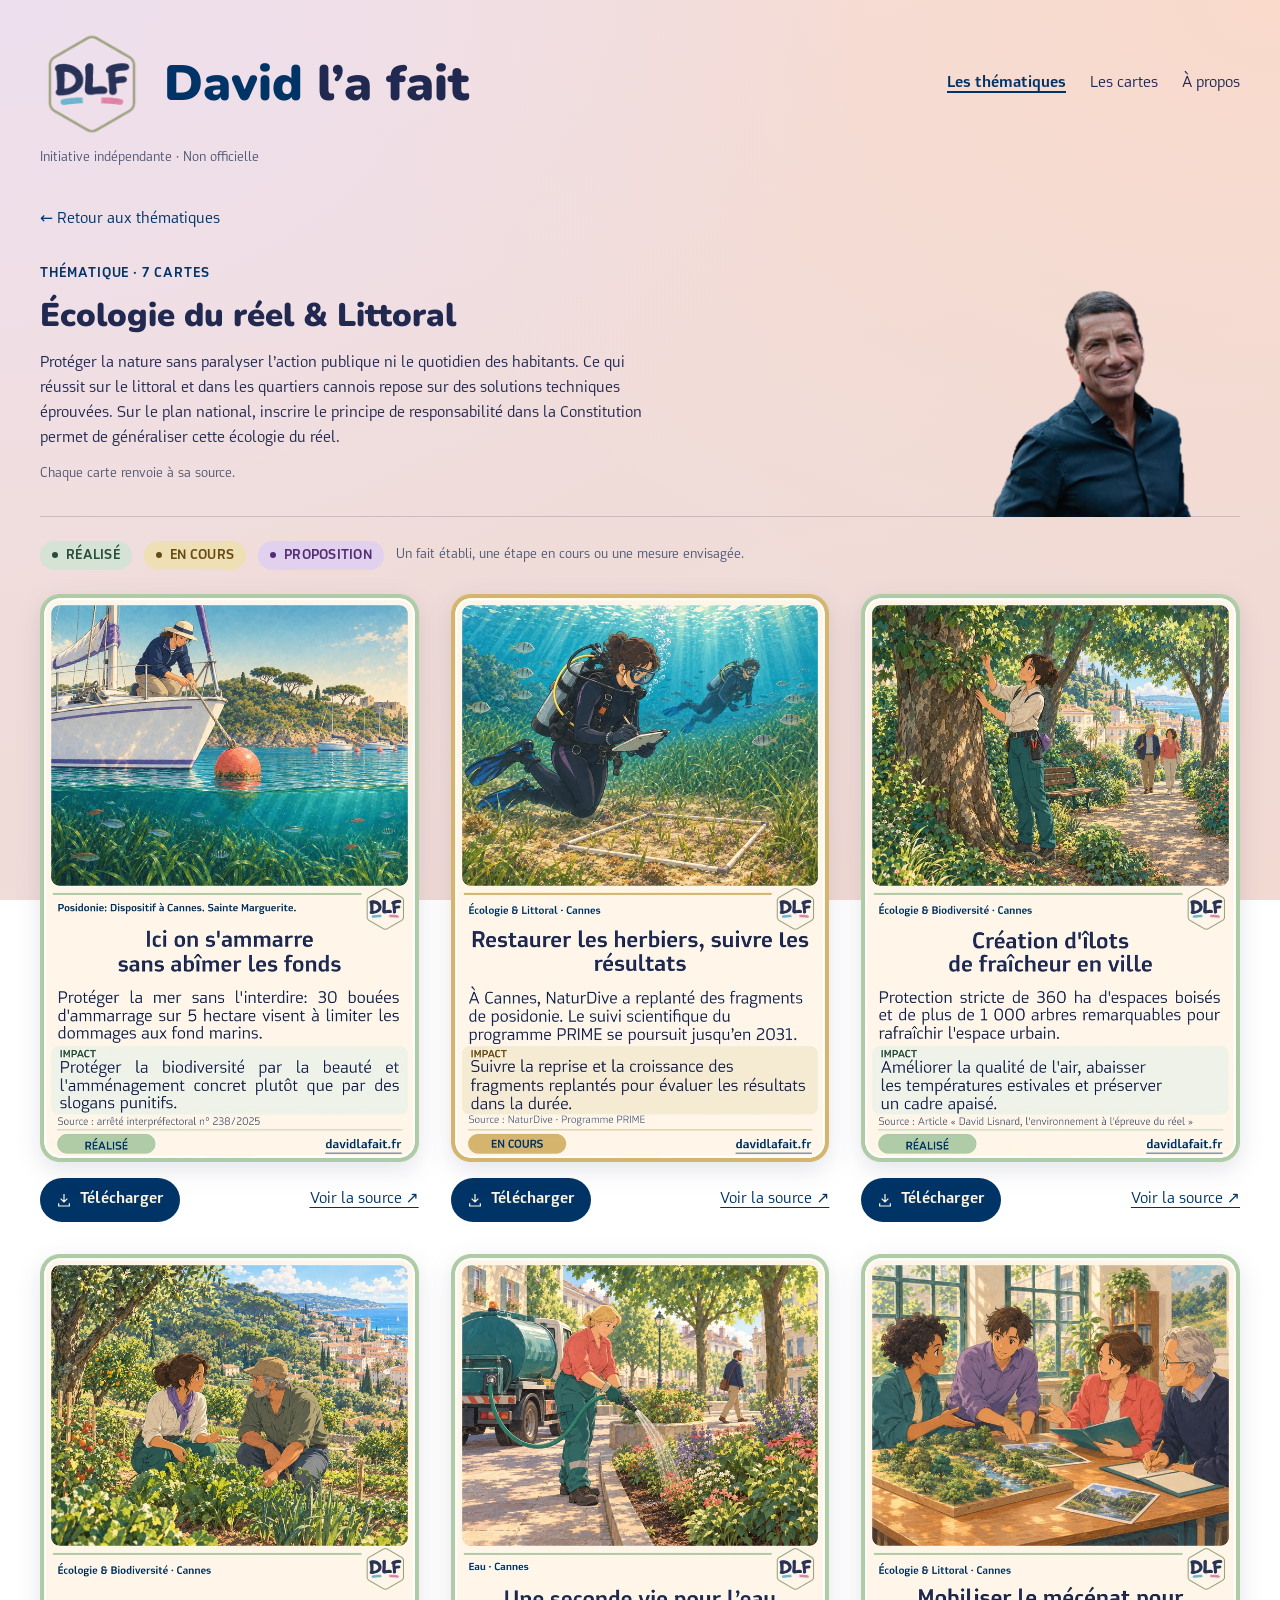
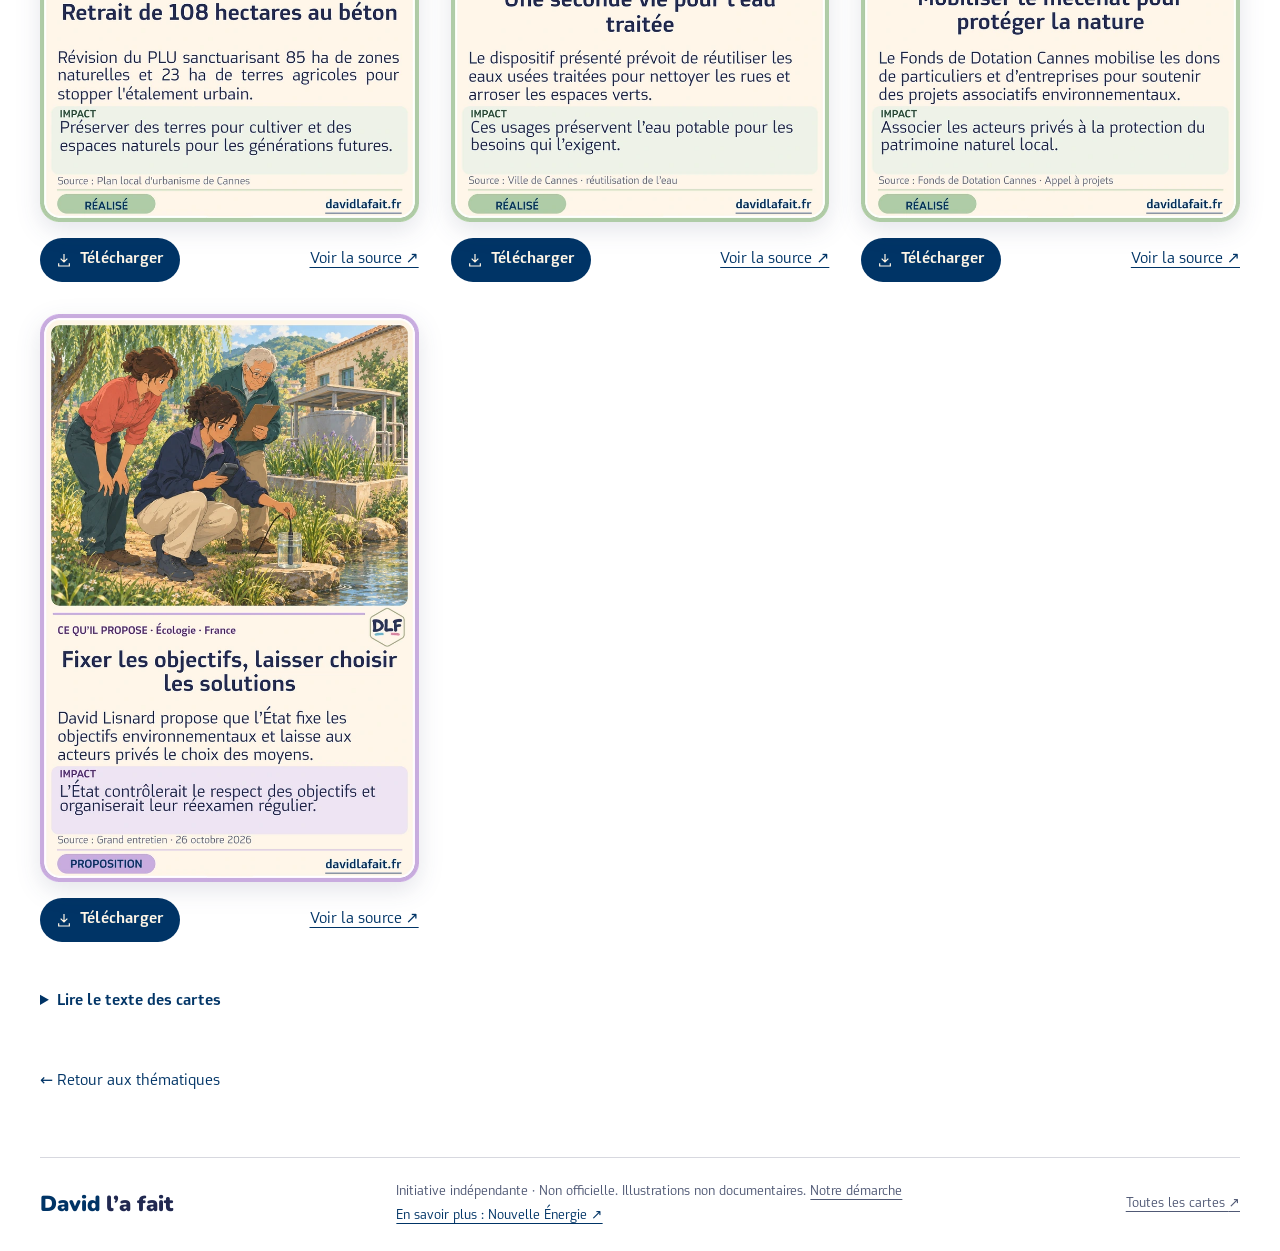
==== thematiques/ecologie.html @ cd28b307 "v2" ====
<!doctype html>
<html lang="fr">
<head>
  <meta charset="utf-8">
  <meta name="viewport" content="width=device-width, initial-scale=1">
  <meta name="theme-color" content="#f0dfdc">
  <title>Écologie du réel &amp; Littoral | David l’a fait</title>
  <meta name="description" content="Protéger la nature sans paralyser l’action publique ni le quotidien des habitants. Ce qui réussit sur le littoral et dans les quartiers cannois repose sur…">
  <link rel="canonical" href="https://davidlafait.vercel.app/thematiques/ecologie.html">
  <meta property="og:type" content="website">
  <meta property="og:title" content="Écologie du réel &amp; Littoral | David l’a fait">
  <meta property="og:description" content="Protéger la nature sans paralyser l’action publique ni le quotidien des habitants. Ce qui réussit sur le littoral et dans les quartiers cannois repose sur…">
  <meta property="og:url" content="https://davidlafait.vercel.app/thematiques/ecologie.html">
  <meta property="og:image" content="https://davidlafait.vercel.app/assets/img/og/ecologie.jpg">
  <meta property="og:image:width" content="1200"><meta property="og:image:height" content="630">
  <meta name="twitter:card" content="summary_large_image">
  <link rel="icon" href="../assets/img/logo-dlf.png">
  <link rel="stylesheet" href="../assets/css/base.css">
  <link rel="stylesheet" href="../assets/css/style.css?v=20261117-thematiques-v2">
  <script type="application/ld+json">{"@context": "https://schema.org", "@type": "CollectionPage", "name": "Écologie du réel & Littoral", "description": "Protéger la nature sans paralyser l’action publique ni le quotidien des habitants. Ce qui réussit sur le littoral et dans les quartiers cannois repose sur des solutions techniques éprouvées. Sur le plan national, inscrire le principe de responsabilité dans la Constitution permet de généraliser cette écologie du réel.", "url": "https://davidlafait.vercel.app/thematiques/ecologie.html", "isPartOf": {"@type": "WebSite", "name": "David l’a fait", "url": "https://davidlafait.vercel.app/"}}</script>
</head>
<body>
  <a class="skip-link" href="#main">Aller au contenu</a>
  <div class="site-shell">
    <header class="header">
      <div class="header-top">
        <a class="wordmark" href="../index.html#/" aria-label="David l’a fait, accueil"><img src="../assets/img/logo-dlf.png" width="104" height="104" alt=""><span class="wordmark-text"><span>David</span> l’a fait</span></a>
        <nav aria-label="Navigation principale"><a href="../index.html#/" data-nav="home" aria-current="page">Les thématiques</a><a href="../index.html#/fiches" data-nav="fiches">Les cartes</a><a href="../index.html#/a-propos" data-nav="about">À propos</a></nav>
      </div>
      <p class="independence">Initiative indépendante · Non officielle</p>
    </header>
    <main id="main" tabindex="-1">
      <a class="back" href="../index.html#/">← Retour aux thématiques</a>
      <section class="theme-intro">
        <div class="theme-intro-text"><p class="eyebrow">Thématique · 7 cartes</p><h1 class="page-title">Écologie du réel &amp; Littoral</h1><p class="fil">Protéger la nature sans paralyser l’action publique ni le quotidien des habitants. Ce qui réussit sur le littoral et dans les quartiers cannois repose sur des solutions techniques éprouvées. Sur le plan national, inscrire le principe de responsabilité dans la Constitution permet de généraliser cette écologie du réel.</p><p class="fil-note">Chaque carte renvoie à sa source.</p></div>
        <img class="david" src="../assets/img/david-lisnard.webp" width="440" height="499" alt="David Lisnard">
      </section>
      <div class="legend" aria-label="Les trois statuts"><span class="badge realise">RÉALISÉ</span><span class="badge en-cours">EN COURS</span><span class="badge proposition">PROPOSITION</span><span class="legend-caption">Un fait établi, une étape en cours ou une mesure envisagée.</span></div>
      <div class="cards-grid"><article class="fiche" aria-label="Ici on s&#x27;ammarre sans abîmer les fonds"><figure class="card-visual"><img src="../assets/cards/david-la-fait-fiche-posidonie.webp?v=20261117-thematiques-v2" alt="Ici on s&#x27;ammarre sans abîmer les fonds. Statut : RÉALISÉ." width="1080" height="1620" loading="eager"></figure><div class="card-actions"><a class="download" href="../assets/cards/david-la-fait-fiche-posidonie.png?v=20261117-thematiques-v2" target="_blank" rel="noopener" download="david-la-fait-fiche-posidonie.png"><svg viewBox="0 0 24 24" fill="none" stroke="currentColor" stroke-width="1.8" aria-hidden="true"><path d="M12 3v12m-5-5 5 5 5-5M4 17v4h16v-4"/></svg>Télécharger</a><a class="source-link" href="https://www.cannes.com/_resource/Documents/Cadre%20de%20vie/S%C3%A9curit%C3%A9%20et%20pr%C3%A9vention/Les%20arr%C3%AAt%C3%A9s%20permanents/Mer%20et%20littoral/238-2025%20-%20Zone%20de%20mouillage%20et%20d&#x27;%C3%A9quipements%20l%C3%A9gers%20-%20ZMEL.pdf" target="_blank" rel="noopener noreferrer">Voir la source ↗</a></div></article><article class="fiche" aria-label="Restaurer les herbiers, suivre les résultats"><figure class="card-visual"><img src="../assets/cards/david-la-fait-fiche-prime-posidonie.webp?v=20261117-thematiques-v2" alt="Restaurer les herbiers, suivre les résultats. Statut : EN COURS." width="1080" height="1620" loading="eager"></figure><div class="card-actions"><a class="download" href="../assets/cards/david-la-fait-fiche-prime-posidonie.png?v=20261117-thematiques-v2" target="_blank" rel="noopener" download="david-la-fait-fiche-prime-posidonie.png"><svg viewBox="0 0 24 24" fill="none" stroke="currentColor" stroke-width="1.8" aria-hidden="true"><path d="M12 3v12m-5-5 5 5 5-5M4 17v4h16v-4"/></svg>Télécharger</a><a class="source-link" href="https://naturdive.com/actions/prime-posidonie/" target="_blank" rel="noopener noreferrer">Voir la source ↗</a></div></article><article class="fiche" aria-label="Création d&#x27;îlots de fraîcheur en ville"><figure class="card-visual"><img src="../assets/cards/david-la-fait-fiche-ilots-fraicheur.webp?v=20261117-thematiques-v2" alt="Création d&#x27;îlots de fraîcheur en ville. Statut : RÉALISÉ." width="1080" height="1620" loading="lazy"></figure><div class="card-actions"><a class="download" href="../assets/cards/david-la-fait-fiche-ilots-fraicheur.png?v=20261117-thematiques-v2" target="_blank" rel="noopener" download="david-la-fait-fiche-ilots-fraicheur.png"><svg viewBox="0 0 24 24" fill="none" stroke="currentColor" stroke-width="1.8" aria-hidden="true"><path d="M12 3v12m-5-5 5 5 5-5M4 17v4h16v-4"/></svg>Télécharger</a><a class="source-link" href="https://x.com/cappublic2027/article/2095195266429190365" target="_blank" rel="noopener noreferrer">Voir la source ↗</a></div></article><article class="fiche" aria-label="Retrait de 108 hectares au béton"><figure class="card-visual"><img src="../assets/cards/david-la-fait-fiche-plu-108ha.webp?v=20261117-thematiques-v2" alt="Retrait de 108 hectares au béton. Statut : RÉALISÉ." width="1080" height="1620" loading="lazy"></figure><div class="card-actions"><a class="download" href="../assets/cards/david-la-fait-fiche-plu-108ha.png?v=20261117-thematiques-v2" target="_blank" rel="noopener" download="david-la-fait-fiche-plu-108ha.png"><svg viewBox="0 0 24 24" fill="none" stroke="currentColor" stroke-width="1.8" aria-hidden="true"><path d="M12 3v12m-5-5 5 5 5-5M4 17v4h16v-4"/></svg>Télécharger</a><a class="source-link" href="https://www.cannes.com/fr/cadre-de-vie/travaux-voirie-urbanisme-logement/urbanisme/plan-local-d-urbanisme-plu.html" target="_blank" rel="noopener noreferrer">Voir la source ↗</a></div></article><article class="fiche" aria-label="Une seconde vie pour l’eau traitée"><figure class="card-visual"><img src="../assets/cards/david-la-fait-fiche-reutilisation-eau.webp?v=20261117-thematiques-v2" alt="Une seconde vie pour l’eau traitée. Statut : RÉALISÉ." width="1080" height="1620" loading="lazy"></figure><div class="card-actions"><a class="download" href="../assets/cards/david-la-fait-fiche-reutilisation-eau.png?v=20261117-thematiques-v2" target="_blank" rel="noopener" download="david-la-fait-fiche-reutilisation-eau.png"><svg viewBox="0 0 24 24" fill="none" stroke="currentColor" stroke-width="1.8" aria-hidden="true"><path d="M12 3v12m-5-5 5 5 5-5M4 17v4h16v-4"/></svg>Télécharger</a><a class="source-link" href="https://www.cannes.com/fr/cadre-de-vie/environnement-developpement-durable/preservation-des-milieux-naturels-et-des-ressources/eau.html" target="_blank" rel="noopener noreferrer">Voir la source ↗</a></div></article><article class="fiche" aria-label="Mobiliser le mécénat pour protéger la nature"><figure class="card-visual"><img src="../assets/cards/david-la-fait-fiche-mecenat-environnement.webp?v=20261117-thematiques-v2" alt="Mobiliser le mécénat pour protéger la nature. Statut : RÉALISÉ." width="1080" height="1620" loading="lazy"></figure><div class="card-actions"><a class="download" href="../assets/cards/david-la-fait-fiche-mecenat-environnement.png?v=20261117-thematiques-v2" target="_blank" rel="noopener" download="david-la-fait-fiche-mecenat-environnement.png"><svg viewBox="0 0 24 24" fill="none" stroke="currentColor" stroke-width="1.8" aria-hidden="true"><path d="M12 3v12m-5-5 5 5 5-5M4 17v4h16v-4"/></svg>Télécharger</a><a class="source-link" href="https://www.fondationcannes.com/wp-content/uploads/2024/10/2024-fondsDotationCannes-candidature-projet.pdf" target="_blank" rel="noopener noreferrer">Voir la source ↗</a></div></article><article class="fiche" aria-label="Fixer les objectifs, laisser choisir les solutions"><figure class="card-visual"><img src="../assets/cards/david-la-fait-fiche-objectifs-environnementaux-liberte-moyens.webp?v=20261117-thematiques-v2" alt="Fixer les objectifs, laisser choisir les solutions. Statut : PROPOSITION." width="1080" height="1620" loading="lazy"></figure><div class="card-actions"><a class="download" href="../assets/cards/david-la-fait-fiche-objectifs-environnementaux-liberte-moyens.png?v=20261117-thematiques-v2" target="_blank" rel="noopener" download="david-la-fait-fiche-objectifs-environnementaux-liberte-moyens.png"><svg viewBox="0 0 24 24" fill="none" stroke="currentColor" stroke-width="1.8" aria-hidden="true"><path d="M12 3v12m-5-5 5 5 5-5M4 17v4h16v-4"/></svg>Télécharger</a><a class="source-link" href="https://www.youtube.com/watch?v=VgDhTsIno2c&amp;t=1952s" target="_blank" rel="noopener noreferrer">Voir la source ↗</a></div></article></div>
      <details class="cards-texts"><summary>Lire le texte des cartes</summary><section class="card-text"><p class="card-tag"><span class="badge realise">RÉALISÉ</span> Cannes · Anse Sainte-Anne · Île Sainte-Marguerite · Arrêté 238/2025</p><h3>Ici on s&#x27;ammarre sans abîmer les fonds</h3><p>Protéger la mer sans l&#x27;interdire: 30 bouées d&#x27;ammarrage sur 5 hectare visent à limiter les dommages aux fond marins.</p><p><strong>Impact :</strong> Protéger la biodiversité par la beauté et l&#x27;amménagement concret plutôt que par des slogans punitifs.</p><p class="card-source">Source : <a href="https://www.cannes.com/_resource/Documents/Cadre%20de%20vie/S%C3%A9curit%C3%A9%20et%20pr%C3%A9vention/Les%20arr%C3%AAt%C3%A9s%20permanents/Mer%20et%20littoral/238-2025%20-%20Zone%20de%20mouillage%20et%20d&#x27;%C3%A9quipements%20l%C3%A9gers%20-%20ZMEL.pdf" target="_blank" rel="noopener noreferrer">Arrêté préfectoral 238/2025 (PDF) ↗</a></p></section><section class="card-text"><p class="card-tag"><span class="badge en-cours">EN COURS</span> Écologie &amp; Littoral · Cannes</p><h3>Restaurer les herbiers, suivre les résultats</h3><p>À Cannes, NaturDive a replanté des fragments de posidonie. Le suivi scientifique du programme PRIME se poursuit jusqu’en 2031.</p><p><strong>Impact :</strong> Suivre la reprise et la croissance des fragments replantés pour évaluer les résultats dans la durée.</p><p class="card-source">Source : <a href="https://naturdive.com/actions/prime-posidonie/" target="_blank" rel="noopener noreferrer">NaturDive · Programme PRIME ↗</a></p></section><section class="card-text"><p class="card-tag"><span class="badge realise">RÉALISÉ</span> Écologie &amp; Biodiversité · Cannes</p><h3>Création d&#x27;îlots de fraîcheur en ville</h3><p>Protection stricte de 360 ha d&#x27;espaces boisés et de plus de 1 000 arbres remarquables pour rafraîchir l&#x27;espace urbain.</p><p><strong>Impact :</strong> Améliorer la qualité de l&#x27;air, abaisser les températures estivales et préserver un cadre apaisé.</p><p class="card-source">Source : <a href="https://x.com/cappublic2027/article/2095195266429190365" target="_blank" rel="noopener noreferrer">Pour approfondir : « L’environnement à l’épreuve du réel » ↗</a></p></section><section class="card-text"><p class="card-tag"><span class="badge realise">RÉALISÉ</span> Écologie &amp; Biodiversité · Cannes</p><h3>Retrait de 108 hectares au béton</h3><p>Révision du PLU sanctuarisant 85 ha de zones naturelles et 23 ha de terres agricoles pour stopper l&#x27;étalement urbain.</p><p><strong>Impact :</strong> Préserver des terres pour cultiver et des espaces naturels pour les générations futures.</p><p class="card-source">Source : <a href="https://www.cannes.com/fr/cadre-de-vie/travaux-voirie-urbanisme-logement/urbanisme/plan-local-d-urbanisme-plu.html" target="_blank" rel="noopener noreferrer">Ville de Cannes : Plan local d’urbanisme ↗</a></p></section><section class="card-text"><p class="card-tag"><span class="badge realise">RÉALISÉ</span> Eau · Cannes</p><h3>Une seconde vie pour l’eau traitée</h3><p>Le dispositif présenté prévoit de réutiliser les eaux usées traitées pour nettoyer les rues et arroser les espaces verts.</p><p><strong>Impact :</strong> Ces usages préservent l’eau potable pour les besoins qui l’exigent.</p><p class="card-source">Source : <a href="https://www.cannes.com/fr/cadre-de-vie/environnement-developpement-durable/preservation-des-milieux-naturels-et-des-ressources/eau.html" target="_blank" rel="noopener noreferrer">Ville de Cannes · réutilisation de l’eau ↗</a></p></section><section class="card-text"><p class="card-tag"><span class="badge realise">RÉALISÉ</span> Écologie &amp; Littoral · Cannes</p><h3>Mobiliser le mécénat pour protéger la nature</h3><p>Le Fonds de Dotation Cannes mobilise les dons de particuliers et d’entreprises pour soutenir des projets associatifs environnementaux.</p><p><strong>Impact :</strong> Associer les acteurs privés à la protection du patrimoine naturel local.</p><p class="card-source">Source : <a href="https://www.fondationcannes.com/wp-content/uploads/2024/10/2024-fondsDotationCannes-candidature-projet.pdf" target="_blank" rel="noopener noreferrer">Fonds de Dotation Cannes · Appel à projets ↗</a></p></section><section class="card-text"><p class="card-tag"><span class="badge proposition">PROPOSITION</span> CE QU’IL PROPOSE · Écologie · France</p><h3>Fixer les objectifs, laisser choisir les solutions</h3><p>David Lisnard propose que l’État fixe les objectifs environnementaux et laisse aux acteurs privés le choix des moyens.</p><p><strong>Impact :</strong> L’État contrôlerait le respect des objectifs et organiserait leur réexamen régulier.</p><p class="card-source">Source : <a href="https://www.youtube.com/watch?v=VgDhTsIno2c&amp;t=1952s" target="_blank" rel="noopener noreferrer">Grand entretien · 26 octobre 2026 ↗</a></p></section></details>
      <a class="back back-bottom" href="../index.html#/">← Retour aux thématiques</a>
    </main>
    <footer class="footer">
      <a class="footer-brand" href="../index.html#/"><span>David</span> l’a fait</a>
      <div><p>Initiative indépendante · Non officielle. Illustrations non documentaires. <a href="../index.html#/a-propos">Notre démarche</a></p><p><a class="lien-ne" href="https://soutenir.unenouvelleenergie.fr/p/HSQY26M9" target="_blank" rel="noopener">En savoir plus : Nouvelle Énergie ↗</a></p></div>
      <a href="../index.html#/fiches">Toutes les cartes <span aria-hidden="true">↗</span></a>
    </footer>
  </div>
</body>
</html>
---- assets/css/base.css ----
*,*::before,*::after{box-sizing:border-box}
html{scroll-behavior:smooth;-webkit-text-size-adjust:100%}
body,h1,h2,h3,p,figure{margin:0}
body{min-width:320px}
button,input,select{font:inherit}
button,a,input{-webkit-tap-highlight-color:transparent}
button{cursor:pointer}
a{color:inherit}
img{display:block;max-width:100%;height:auto}
button:focus-visible,a:focus-visible,input:focus-visible,summary:focus-visible{outline:3px solid var(--blue);outline-offset:5px}
[hidden]{display:none!important}
.sr-only{position:absolute;width:1px;height:1px;padding:0;margin:-1px;overflow:hidden;clip:rect(0,0,0,0);white-space:nowrap;border:0}
@media(prefers-reduced-motion:reduce){html{scroll-behavior:auto}*,*::before,*::after{animation-duration:.01ms!important;transition-duration:.01ms!important}}
---- assets/css/style.css ----
@font-face{font-family:'Nunito Black';src:url('../fonts/nunito-900.woff2') format('woff2');font-display:swap;font-weight:700 900}
@font-face{font-family:Amp;src:url('../fonts/nunito-900.woff2') format('woff2');unicode-range:U+0026;font-display:swap;font-weight:700 900}
@font-face{font-family:Tango;src:url('../fonts/tango-bold.ttf') format('truetype');font-display:swap;font-weight:700}
@font-face{font-family:Tubqal;src:url('../fonts/tubqal-regular.otf') format('opentype');font-display:swap;font-weight:400}
@font-face{font-family:Tubqal;src:url('../fonts/tubqal-bold.otf') format('opentype');font-display:swap;font-weight:700}
:root{
 --font-display:'Nunito Black',system-ui,sans-serif;--font-body:Tubqal,system-ui,sans-serif;
 --text-theme-count:.75rem;
 --text-xs:clamp(.75rem,.72rem + .15vw,.875rem);--text-sm:clamp(.875rem,.82rem + .2vw,1rem);--text-base:clamp(1rem,.96rem + .2vw,1.125rem);--text-lg:clamp(1.125rem,1.04rem + .4vw,1.375rem);--text-xl:clamp(1.5rem,1.25rem + 1vw,2.25rem);--text-2xl:clamp(2rem,1.5rem + 2vw,3.5rem);
 --s1:.25rem;--s2:.5rem;--s3:.75rem;--s4:1rem;--s5:1.25rem;--s6:1.5rem;--s8:2rem;--s10:2.5rem;--s12:3rem;--s16:4rem;
 --ink:#212951;--muted:#505975;--blue:#003466;--cream:#fff6e7;--sage:#d4e3d3;--sage-ink:#294c3b;--ochre:#efdfb4;--ochre-ink:#674b15;--violet:#e1d1ef;--violet-ink:#542d73;--line:rgb(33 41 81 / .18);--radius:1.5rem;
}
body{font-family:var(--font-body);font-size:var(--text-base);line-height:1.5;color:var(--ink);background:radial-gradient(ellipse at 0 0,#eddfee 0,transparent 48%),radial-gradient(ellipse at 100% 0,#f9dacb 0,transparent 53%),linear-gradient(155deg,#f3dfe0 0%,#efdcd9 55%,#f2d9d2 100%);background-attachment:fixed}
a{text-underline-offset:4px}
button{color:inherit}
.site-shell{max-width:1280px;margin-inline:auto;padding-inline:var(--s10)}
.header{padding-top:var(--s8);padding-bottom:var(--s8)}
.header-top{display:flex;align-items:center;justify-content:space-between;gap:var(--s8)}
.wordmark{font-family:var(--font-display);font-size:var(--text-2xl);font-weight:700;line-height:1.1;text-decoration:none;letter-spacing:-.035em}
.wordmark-text>span,.footer-brand span{color:var(--blue)}
.header nav{display:flex;gap:var(--s6);font-size:var(--text-sm)}
.header nav a{text-decoration:none;padding-block:var(--s3)}
.header nav a[aria-current=page]{color:var(--blue);font-weight:700;text-decoration:underline;text-decoration-thickness:2px}
.independence{font-size:var(--text-xs);color:var(--muted);margin-top:var(--s3)}
.intro{padding-bottom:var(--s8)}
.intro h1{font-family:var(--font-body);font-size:var(--text-lg);font-weight:400;line-height:1.5}
.principle{margin-top:var(--s5);border-radius:999px;padding:var(--s3) var(--s5);background:rgb(255 246 231 / .65);font-size:var(--text-sm);font-weight:700;color:var(--blue)}
.section-head{display:flex;align-items:center;justify-content:space-between;gap:var(--s6);margin-bottom:var(--s5)}
h2,.page-title{font-family:var(--font-display);font-size:var(--text-xl);line-height:1.2;letter-spacing:-.02em}
.search{display:flex;align-items:center;gap:var(--s2);background:rgb(255 246 231 / .8);border:1px solid var(--line);border-radius:999px;padding-inline:var(--s4);width:min(340px,100%);min-height:46px}
.search svg{width:18px;flex:none}
.search input{width:100%;min-width:0;outline:none;border:0;background:transparent;color:var(--ink);font-size:var(--text-sm);padding-block:var(--s3)}
.search:focus-within{outline:3px solid var(--blue);outline-offset:3px}
.search input:focus-visible{outline:none}
.search input::placeholder{color:var(--muted);opacity:1}
.search button{background:none;border:0;min-width:28px;min-height:32px;font-size:var(--text-lg)}
.theme-grid{display:grid;grid-template-columns:repeat(4,minmax(0,1fr));gap:var(--s5);list-style:none;padding:0;margin:0}
.theme-tile{position:relative;display:block;aspect-ratio:1;overflow:hidden;border-radius:var(--radius);isolation:isolate;background:var(--ink);text-decoration:none;box-shadow:0 6px 18px rgb(33 41 81 / .06)}
.theme-tile img{width:100%;height:100%;object-fit:cover;transition:transform .4s cubic-bezier(.16,1,.3,1)}
.theme-tile::after{content:"";position:absolute;inset:0;background:linear-gradient(transparent 30%,rgb(12 22 42 / .2) 45%,rgb(12 22 42 / .88) 100%);z-index:1}
.tile-label{position:absolute;inset:auto var(--s4) var(--s2);z-index:2;color:#fff;font-size:var(--text-lg);font-weight:700;line-height:1.15;max-width:90%}
.tile-count{display:block;margin-top:var(--s1);font-size:var(--text-theme-count);font-weight:400;line-height:1.2;color:#fff}
@media(max-width:700px){.theme-grid .tile-label{bottom:var(--s2)}}
.tile-arrow{position:absolute;right:var(--s4);top:var(--s3);color:white;z-index:2;font-size:var(--text-lg);text-shadow:0 1px 5px #000;opacity:0;transition:opacity .2s}
.theme-tile:hover img{transform:scale(1.035)}
.theme-tile:hover .tile-arrow,.theme-tile:focus-visible .tile-arrow{opacity:1}
.home-note{display:flex;justify-content:space-between;align-items:center;gap:var(--s6);padding-block:var(--s8);font-size:var(--text-sm);color:var(--blue)}
.home-note a{font-weight:700;flex:none}
.footer{display:flex;align-items:center;justify-content:space-between;gap:var(--s6);border-top:1px solid var(--line);padding-block:var(--s6);margin-top:var(--s8);font-size:var(--text-xs);color:var(--muted)}
.footer p+p{margin-top:var(--s1)}
.footer-brand{font-family:var(--font-display);font-size:var(--text-lg);color:var(--ink);white-space:nowrap;text-decoration:none}
.footer>a:last-child{white-space:nowrap}
.back{display:inline-flex;align-items:center;gap:var(--s2);font-size:var(--text-sm);color:var(--blue);text-decoration:none;padding-block:var(--s2);margin-bottom:var(--s6)}
.page-heading{margin-bottom:var(--s6);max-width:850px}
.page-heading p{color:var(--muted);margin-top:var(--s3)}
.eyebrow{font-size:var(--text-xs);text-transform:uppercase;letter-spacing:.07em;font-weight:700;color:var(--blue);margin-bottom:var(--s3)}
.legend{display:flex;flex-wrap:wrap;align-items:center;gap:var(--s3);margin-block:var(--s6);font-size:var(--text-xs)}
.badge{display:inline-flex;align-items:center;gap:var(--s2);padding:var(--s2) var(--s3);border-radius:999px;font-size:var(--text-xs);line-height:1;font-weight:700;letter-spacing:.02em;background:var(--sage);color:var(--sage-ink)}
.badge::before{content:"";width:6px;height:6px;border-radius:50%;background:currentColor}
.badge.proposition{background:var(--violet);color:var(--violet-ink)}
.badge.en-cours{background:var(--ochre);color:var(--ochre-ink)}
.legend-caption{color:var(--muted)}
.filters{display:flex;flex-wrap:wrap;gap:var(--s2);margin-block:var(--s6)}
.filter{min-height:44px;border:1px solid var(--line);background:rgb(255 246 231 / .55);border-radius:999px;padding:var(--s2) var(--s4);font-size:var(--text-sm)}
.filter[aria-pressed=true]{background:var(--blue);color:var(--cream);border-color:var(--blue)}
.filter:hover{border-color:var(--blue)}
.cards-grid{display:grid;grid-template-columns:repeat(3,minmax(0,1fr));gap:var(--s8);align-items:start}
.cards-grid.two{grid-template-columns:repeat(3,minmax(0,1fr));justify-content:start}
.fiche{min-width:0}
.card-visual{display:block;margin:0;cursor:default}
.card-visual img{width:100%;height:auto;aspect-ratio:2/3;object-fit:contain;border-radius:0;box-shadow:none;filter:drop-shadow(0 8px 12px rgb(33 41 81 / .12))}
.card-actions{display:flex;align-items:center;justify-content:space-between;gap:var(--s3);margin-top:var(--s4);font-size:var(--text-sm)}
.download{display:inline-flex;align-items:center;justify-content:center;gap:var(--s2);min-height:44px;background:var(--blue);color:var(--cream);border-radius:999px;padding:var(--s2) var(--s4);font-weight:700;text-decoration:none}
.download svg{width:16px}
.source-link{min-height:44px;display:inline-flex;align-items:center;gap:var(--s2);color:var(--blue);white-space:nowrap}
.empty{padding:var(--s12) var(--s8);border:1px dashed var(--line);border-radius:var(--radius);text-align:center;background:rgb(255 246 231 / .35);grid-column:1/-1}
.empty h2,.empty h3{font-size:var(--text-lg);font-family:var(--font-body);font-weight:700}
.empty p{margin:var(--s3) auto var(--s6);color:var(--muted);max-width:45ch}
.empty a{color:var(--blue);font-weight:700}
.detail-grid{display:grid;grid-template-columns:minmax(0,520px) minmax(0,1fr);gap:var(--s12);align-items:start}
.detail-picture img{width:100%;aspect-ratio:2/3;object-fit:contain;border-radius:0;box-shadow:none;filter:drop-shadow(0 8px 12px rgb(33 41 81 / .12))}
.detail-copy h1{font-family:var(--font-display);font-size:var(--text-xl);line-height:1.2;margin-top:var(--s5)}
.detail-copy>p{margin-top:var(--s4)}
.detail-copy .place{font-size:var(--text-sm);color:var(--muted);margin-block:var(--s4) var(--s5)}
.detail-copy h2{font-family:var(--font-body);font-size:var(--text-lg);margin-bottom:var(--s3)}
.detail-section{margin-top:var(--s8)}
.detail-section p+p{margin-top:var(--s3)}
.detail-section a{color:var(--blue)}
.impact{background:rgb(225 209 239 / .65);padding:var(--s5);border-radius:1.25rem;margin-top:var(--s6)}
.impact h2{color:var(--violet-ink);font-size:var(--text-sm);letter-spacing:.03em}
.sources{border-top:1px solid var(--line);padding-top:var(--s6)}
.sources ol{padding-left:var(--s5);margin-block:var(--s3)}
.sources li{margin-bottom:var(--s3)}
.sources li a{font-weight:700}
details{margin-top:var(--s4);font-size:var(--text-sm)}
summary{cursor:pointer;color:var(--blue);padding-block:var(--s2)}
.source-url{display:block;overflow-wrap:anywhere;word-break:break-word;font-size:var(--text-xs);background:rgb(255 246 231 / .65);padding:var(--s3);border-radius:.5rem;margin-block:var(--s3);user-select:all}
.copy-url{font-size:var(--text-xs);border:1px solid var(--line);border-radius:999px;min-height:44px;padding:var(--s2) var(--s4);color:var(--blue);background:transparent}
.copy-status{font-size:var(--text-xs);color:var(--muted);margin-top:var(--s2)}
.prose{max-width:760px}
.prose section{margin-top:var(--s8)}
.prose h2{font-family:var(--font-body);font-size:var(--text-lg);margin-bottom:var(--s3)}
.prose p+p{margin-top:var(--s3)}
.prose ul{padding-left:var(--s5)}
.prose li{margin-bottom:var(--s3)}
.prose a{color:var(--blue)}
.skip-link{position:fixed;top:var(--s3);left:var(--s3);z-index:100;background:var(--cream);padding:var(--s3) var(--s4);transform:translateY(-200%)}
.skip-link:focus{transform:none}
#main:focus{outline:none}
.noscript{padding:var(--s8)}
@media(min-width:1500px){.site-shell{max-width:1360px}}
@media(max-width:1000px){.site-shell{padding-inline:var(--s6)}.theme-grid{gap:var(--s4)}.tile-label{font-size:var(--text-base)}.cards-grid{gap:var(--s5)}.detail-grid{gap:var(--s8)}.card-actions{flex-wrap:wrap;gap:var(--s1)}.footer-brand{display:none}}
@media(max-width:700px){.site-shell{padding-inline:var(--s5)}.header{padding-top:var(--s6);padding-bottom:var(--s6)}.header-top{align-items:flex-start;flex-direction:column;gap:var(--s4)}.wordmark{font-size:var(--text-2xl)}.header nav{gap:var(--s6);width:100%;justify-content:space-between}.independence{margin-top:var(--s2)}.intro{padding-bottom:var(--s6)}.intro h1{font-size:var(--text-base)}.principle{border-radius:1rem;padding:var(--s3) var(--s4)}.section-head{align-items:flex-start;flex-direction:column;gap:var(--s4)}.search{width:100%}.theme-grid{grid-template-columns:repeat(2,minmax(0,1fr));gap:var(--s3)}.theme-tile{border-radius:1.125rem}.tile-label{inset:auto var(--s3) var(--s3);font-size:var(--text-base);max-width:94%}.home-note{display:block;padding-block:var(--s6)}.home-note a{display:inline-block;margin-top:var(--s3)}.footer{align-items:flex-start;flex-direction:column;gap:var(--s4);margin-top:var(--s6)}.cards-grid,.cards-grid.two{grid-template-columns:1fr;gap:var(--s8);max-width:440px;margin-inline:auto}.card-actions{flex-wrap:nowrap;gap:var(--s2)}.detail-grid{grid-template-columns:1fr;gap:var(--s8)}.detail-picture{max-width:500px;margin-inline:auto;width:100%}.detail-copy h1{font-size:var(--text-xl)}.back{margin-bottom:var(--s5)}.legend{gap:var(--s2)}.legend-caption{flex-basis:100%;margin-top:var(--s2)}.empty{padding:var(--s8) var(--s5)}}
/* v2 thématiques : logo, photo, fil conducteur */
.wordmark{display:flex;align-items:center;gap:var(--s5);letter-spacing:0;font-weight:900}
.wordmark img{width:104px;height:104px;flex:none}
h2,.page-title,.footer-brand,.detail-copy h1{letter-spacing:0;font-weight:900}
.intro,.theme-intro{position:relative;display:flex;align-items:flex-end;justify-content:space-between;gap:var(--s8)}
.intro-text,.theme-intro-text{flex:1;min-width:0}
.intro .david,.theme-intro .david{width:200px;height:auto;flex:none;margin-right:var(--s12);margin-bottom:calc(-1 * var(--s8));pointer-events:none}
.theme-intro{padding-bottom:var(--s8);margin-bottom:var(--s6);border-bottom:1px solid var(--line)}
.theme-intro .david{margin-bottom:calc(-1 * var(--s8) - 1px)}
.fil{margin-top:var(--s4);max-width:62ch;font-size:var(--text-base);line-height:1.6;color:var(--ink)}
.fil-note{margin-top:var(--s3);font-size:var(--text-xs);color:var(--muted)}
.home-note p+p{margin-top:var(--s1)}
.back-bottom{display:inline-block;margin-top:var(--s10)}
.cards-texts{margin-top:var(--s10);font-size:var(--text-sm)}
.cards-texts summary{cursor:pointer;color:var(--blue);font-weight:700}
.card-text{padding-block:var(--s5);border-bottom:1px solid var(--line);max-width:70ch}
.card-text h3{font-size:var(--text-base);font-weight:700;margin-block:var(--s2)}
.card-text p+p{margin-top:var(--s2)}
.card-tag{display:flex;flex-wrap:wrap;align-items:center;gap:var(--s2);color:var(--muted);font-size:var(--text-xs)}
.footer .lien-ne{color:var(--blue)}
@media(max-width:700px){.wordmark img{width:72px;height:72px}.intro .david,.theme-intro .david{width:120px;margin-right:0}}

.intro{display:block;padding-right:280px}
.intro .david{position:absolute;right:var(--s12);bottom:0;margin:0}
@media(max-width:700px){.intro{padding-right:130px}.intro .david{right:0}}
@media(max-width:700px){.theme-intro{flex-direction:column;align-items:flex-end;gap:var(--s4)}.theme-intro .david{width:130px}}
.tile-label{font-family:Amp,var(--font-body);font-size:var(--text-base);line-height:1.2}
.fil{font-size:var(--text-sm)}
@media(max-width:1000px){.tile-label{font-size:var(--text-sm)}}
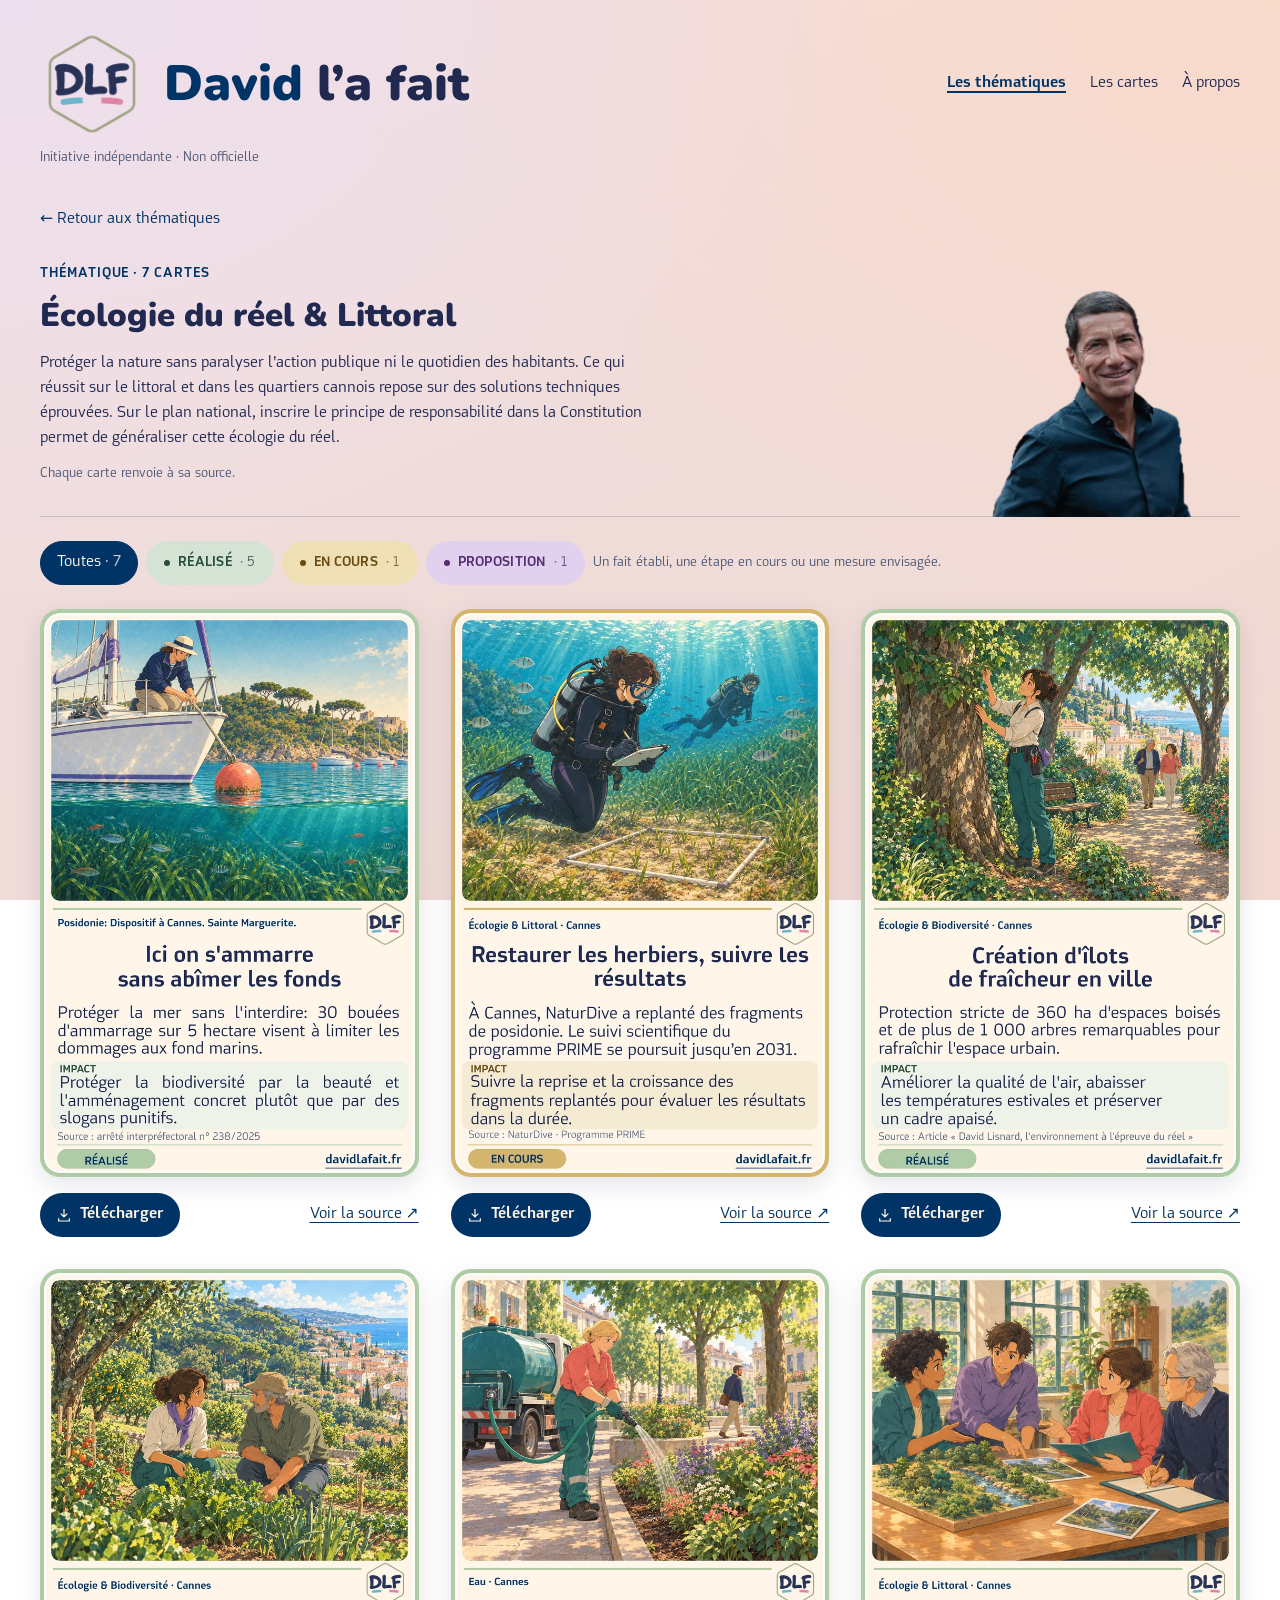
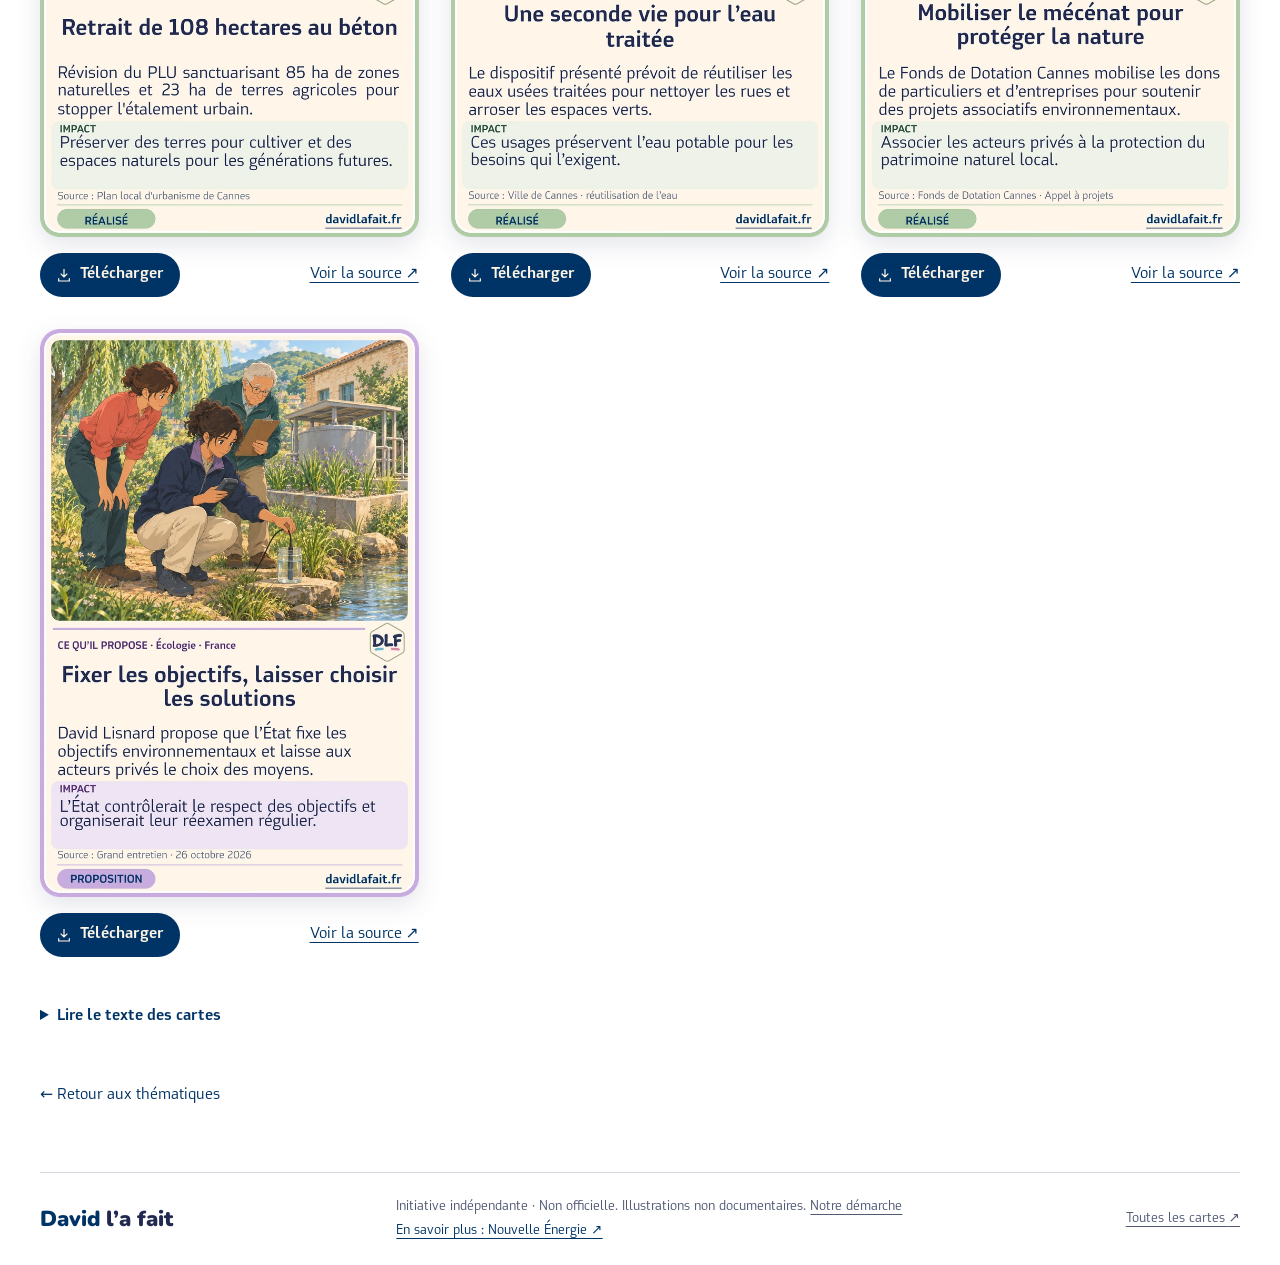
==== commit af1aaf98: "davidelafait v2 davidelafait v2 avec innovation spatiale et santé, accès aux soins" ====
--- a/thematiques/ecologie.html
+++ b/thematiques/ecologie.html
@@ -6,18 +6,21 @@
   <meta name="theme-color" content="#f0dfdc">
   <title>Écologie du réel &amp; Littoral | David l’a fait</title>
   <meta name="description" content="Protéger la nature sans paralyser l’action publique ni le quotidien des habitants. Ce qui réussit sur le littoral et dans les quartiers cannois repose sur…">
-  <link rel="canonical" href="https://davidlafait.vercel.app/thematiques/ecologie.html">
+  <link rel="canonical" href="https://www.davidlafait.fr/thematiques/ecologie.html">
   <meta property="og:type" content="website">
   <meta property="og:title" content="Écologie du réel &amp; Littoral | David l’a fait">
   <meta property="og:description" content="Protéger la nature sans paralyser l’action publique ni le quotidien des habitants. Ce qui réussit sur le littoral et dans les quartiers cannois repose sur…">
-  <meta property="og:url" content="https://davidlafait.vercel.app/thematiques/ecologie.html">
-  <meta property="og:image" content="https://davidlafait.vercel.app/assets/img/og/ecologie.jpg">
+  <meta property="og:url" content="https://www.davidlafait.fr/thematiques/ecologie.html">
+  <meta property="og:image" content="https://www.davidlafait.fr/assets/img/og/ecologie.jpg">
   <meta property="og:image:width" content="1200"><meta property="og:image:height" content="630">
   <meta name="twitter:card" content="summary_large_image">
   <link rel="icon" href="../assets/img/logo-dlf.png">
   <link rel="stylesheet" href="../assets/css/base.css">
-  <link rel="stylesheet" href="../assets/css/style.css?v=20261117-thematiques-v2">
-  <script type="application/ld+json">{"@context": "https://schema.org", "@type": "CollectionPage", "name": "Écologie du réel & Littoral", "description": "Protéger la nature sans paralyser l’action publique ni le quotidien des habitants. Ce qui réussit sur le littoral et dans les quartiers cannois repose sur des solutions techniques éprouvées. Sur le plan national, inscrire le principe de responsabilité dans la Constitution permet de généraliser cette écologie du réel.", "url": "https://davidlafait.vercel.app/thematiques/ecologie.html", "isPartOf": {"@type": "WebSite", "name": "David l’a fait", "url": "https://davidlafait.vercel.app/"}}</script>
+  <link rel="stylesheet" href="../assets/css/style.css?v=20261120-filtres">
+  <script>window.va = window.va || function () { (window.vaq = window.vaq || []).push(arguments); };</script>
+  <script defer src="/_vercel/insights/script.js"></script>
+  <script defer src="../assets/js/cartes.js?v=20261120-filtres"></script>
+  <script type="application/ld+json">{"@context": "https://schema.org", "@type": "CollectionPage", "name": "Écologie du réel & Littoral", "description": "Protéger la nature sans paralyser l’action publique ni le quotidien des habitants. Ce qui réussit sur le littoral et dans les quartiers cannois repose sur des solutions techniques éprouvées. Sur le plan national, inscrire le principe de responsabilité dans la Constitution permet de généraliser cette écologie du réel.", "url": "https://www.davidlafait.fr/thematiques/ecologie.html", "isPartOf": {"@type": "WebSite", "name": "David l’a fait", "url": "https://www.davidlafait.fr/"}}</script>
 </head>
 <body>
   <a class="skip-link" href="#main">Aller au contenu</a>
@@ -35,8 +38,8 @@
         <div class="theme-intro-text"><p class="eyebrow">Thématique · 7 cartes</p><h1 class="page-title">Écologie du réel &amp; Littoral</h1><p class="fil">Protéger la nature sans paralyser l’action publique ni le quotidien des habitants. Ce qui réussit sur le littoral et dans les quartiers cannois repose sur des solutions techniques éprouvées. Sur le plan national, inscrire le principe de responsabilité dans la Constitution permet de généraliser cette écologie du réel.</p><p class="fil-note">Chaque carte renvoie à sa source.</p></div>
         <img class="david" src="../assets/img/david-lisnard.webp" width="440" height="499" alt="David Lisnard">
       </section>
-      <div class="legend" aria-label="Les trois statuts"><span class="badge realise">RÉALISÉ</span><span class="badge en-cours">EN COURS</span><span class="badge proposition">PROPOSITION</span><span class="legend-caption">Un fait établi, une étape en cours ou une mesure envisagée.</span></div>
-      <div class="cards-grid"><article class="fiche" aria-label="Ici on s&#x27;ammarre sans abîmer les fonds"><figure class="card-visual"><img src="../assets/cards/david-la-fait-fiche-posidonie.webp?v=20261117-thematiques-v2" alt="Ici on s&#x27;ammarre sans abîmer les fonds. Statut : RÉALISÉ." width="1080" height="1620" loading="eager"></figure><div class="card-actions"><a class="download" href="../assets/cards/david-la-fait-fiche-posidonie.png?v=20261117-thematiques-v2" target="_blank" rel="noopener" download="david-la-fait-fiche-posidonie.png"><svg viewBox="0 0 24 24" fill="none" stroke="currentColor" stroke-width="1.8" aria-hidden="true"><path d="M12 3v12m-5-5 5 5 5-5M4 17v4h16v-4"/></svg>Télécharger</a><a class="source-link" href="https://www.cannes.com/_resource/Documents/Cadre%20de%20vie/S%C3%A9curit%C3%A9%20et%20pr%C3%A9vention/Les%20arr%C3%AAt%C3%A9s%20permanents/Mer%20et%20littoral/238-2025%20-%20Zone%20de%20mouillage%20et%20d&#x27;%C3%A9quipements%20l%C3%A9gers%20-%20ZMEL.pdf" target="_blank" rel="noopener noreferrer">Voir la source ↗</a></div></article><article class="fiche" aria-label="Restaurer les herbiers, suivre les résultats"><figure class="card-visual"><img src="../assets/cards/david-la-fait-fiche-prime-posidonie.webp?v=20261117-thematiques-v2" alt="Restaurer les herbiers, suivre les résultats. Statut : EN COURS." width="1080" height="1620" loading="eager"></figure><div class="card-actions"><a class="download" href="../assets/cards/david-la-fait-fiche-prime-posidonie.png?v=20261117-thematiques-v2" target="_blank" rel="noopener" download="david-la-fait-fiche-prime-posidonie.png"><svg viewBox="0 0 24 24" fill="none" stroke="currentColor" stroke-width="1.8" aria-hidden="true"><path d="M12 3v12m-5-5 5 5 5-5M4 17v4h16v-4"/></svg>Télécharger</a><a class="source-link" href="https://naturdive.com/actions/prime-posidonie/" target="_blank" rel="noopener noreferrer">Voir la source ↗</a></div></article><article class="fiche" aria-label="Création d&#x27;îlots de fraîcheur en ville"><figure class="card-visual"><img src="../assets/cards/david-la-fait-fiche-ilots-fraicheur.webp?v=20261117-thematiques-v2" alt="Création d&#x27;îlots de fraîcheur en ville. Statut : RÉALISÉ." width="1080" height="1620" loading="lazy"></figure><div class="card-actions"><a class="download" href="../assets/cards/david-la-fait-fiche-ilots-fraicheur.png?v=20261117-thematiques-v2" target="_blank" rel="noopener" download="david-la-fait-fiche-ilots-fraicheur.png"><svg viewBox="0 0 24 24" fill="none" stroke="currentColor" stroke-width="1.8" aria-hidden="true"><path d="M12 3v12m-5-5 5 5 5-5M4 17v4h16v-4"/></svg>Télécharger</a><a class="source-link" href="https://x.com/cappublic2027/article/2095195266429190365" target="_blank" rel="noopener noreferrer">Voir la source ↗</a></div></article><article class="fiche" aria-label="Retrait de 108 hectares au béton"><figure class="card-visual"><img src="../assets/cards/david-la-fait-fiche-plu-108ha.webp?v=20261117-thematiques-v2" alt="Retrait de 108 hectares au béton. Statut : RÉALISÉ." width="1080" height="1620" loading="lazy"></figure><div class="card-actions"><a class="download" href="../assets/cards/david-la-fait-fiche-plu-108ha.png?v=20261117-thematiques-v2" target="_blank" rel="noopener" download="david-la-fait-fiche-plu-108ha.png"><svg viewBox="0 0 24 24" fill="none" stroke="currentColor" stroke-width="1.8" aria-hidden="true"><path d="M12 3v12m-5-5 5 5 5-5M4 17v4h16v-4"/></svg>Télécharger</a><a class="source-link" href="https://www.cannes.com/fr/cadre-de-vie/travaux-voirie-urbanisme-logement/urbanisme/plan-local-d-urbanisme-plu.html" target="_blank" rel="noopener noreferrer">Voir la source ↗</a></div></article><article class="fiche" aria-label="Une seconde vie pour l’eau traitée"><figure class="card-visual"><img src="../assets/cards/david-la-fait-fiche-reutilisation-eau.webp?v=20261117-thematiques-v2" alt="Une seconde vie pour l’eau traitée. Statut : RÉALISÉ." width="1080" height="1620" loading="lazy"></figure><div class="card-actions"><a class="download" href="../assets/cards/david-la-fait-fiche-reutilisation-eau.png?v=20261117-thematiques-v2" target="_blank" rel="noopener" download="david-la-fait-fiche-reutilisation-eau.png"><svg viewBox="0 0 24 24" fill="none" stroke="currentColor" stroke-width="1.8" aria-hidden="true"><path d="M12 3v12m-5-5 5 5 5-5M4 17v4h16v-4"/></svg>Télécharger</a><a class="source-link" href="https://www.cannes.com/fr/cadre-de-vie/environnement-developpement-durable/preservation-des-milieux-naturels-et-des-ressources/eau.html" target="_blank" rel="noopener noreferrer">Voir la source ↗</a></div></article><article class="fiche" aria-label="Mobiliser le mécénat pour protéger la nature"><figure class="card-visual"><img src="../assets/cards/david-la-fait-fiche-mecenat-environnement.webp?v=20261117-thematiques-v2" alt="Mobiliser le mécénat pour protéger la nature. Statut : RÉALISÉ." width="1080" height="1620" loading="lazy"></figure><div class="card-actions"><a class="download" href="../assets/cards/david-la-fait-fiche-mecenat-environnement.png?v=20261117-thematiques-v2" target="_blank" rel="noopener" download="david-la-fait-fiche-mecenat-environnement.png"><svg viewBox="0 0 24 24" fill="none" stroke="currentColor" stroke-width="1.8" aria-hidden="true"><path d="M12 3v12m-5-5 5 5 5-5M4 17v4h16v-4"/></svg>Télécharger</a><a class="source-link" href="https://www.fondationcannes.com/wp-content/uploads/2024/10/2024-fondsDotationCannes-candidature-projet.pdf" target="_blank" rel="noopener noreferrer">Voir la source ↗</a></div></article><article class="fiche" aria-label="Fixer les objectifs, laisser choisir les solutions"><figure class="card-visual"><img src="../assets/cards/david-la-fait-fiche-objectifs-environnementaux-liberte-moyens.webp?v=20261117-thematiques-v2" alt="Fixer les objectifs, laisser choisir les solutions. Statut : PROPOSITION." width="1080" height="1620" loading="lazy"></figure><div class="card-actions"><a class="download" href="../assets/cards/david-la-fait-fiche-objectifs-environnementaux-liberte-moyens.png?v=20261117-thematiques-v2" target="_blank" rel="noopener" download="david-la-fait-fiche-objectifs-environnementaux-liberte-moyens.png"><svg viewBox="0 0 24 24" fill="none" stroke="currentColor" stroke-width="1.8" aria-hidden="true"><path d="M12 3v12m-5-5 5 5 5-5M4 17v4h16v-4"/></svg>Télécharger</a><a class="source-link" href="https://www.youtube.com/watch?v=VgDhTsIno2c&amp;t=1952s" target="_blank" rel="noopener noreferrer">Voir la source ↗</a></div></article></div>
+      <div class="filters status-filters static-filters" role="group" aria-label="Filtrer par statut"><button type="button" class="filter" data-filter="all" aria-pressed="true">Toutes <span class="count">· 7</span></button><button type="button" class="filter st realise" data-filter="realise" aria-pressed="false">RÉALISÉ <span class="count">· 5</span></button><button type="button" class="filter st en-cours" data-filter="en-cours" aria-pressed="false">EN COURS <span class="count">· 1</span></button><button type="button" class="filter st proposition" data-filter="proposition" aria-pressed="false">PROPOSITION <span class="count">· 1</span></button><span class="legend-caption">Un fait établi, une étape en cours ou une mesure envisagée.</span></div>
+      <div class="cards-grid"><article class="fiche" data-status="realise" aria-label="Ici on s&#x27;ammarre sans abîmer les fonds"><figure class="card-visual"><img src="../assets/cards/david-la-fait-fiche-posidonie.webp?v=20261120-filtres" alt="Ici on s&#x27;ammarre sans abîmer les fonds. Statut : RÉALISÉ." width="1080" height="1620" loading="eager"></figure><div class="card-actions"><a class="download" href="../assets/cards/david-la-fait-fiche-posidonie.png?v=20261120-filtres" target="_blank" rel="noopener" download="david-la-fait-fiche-posidonie.png"><svg viewBox="0 0 24 24" fill="none" stroke="currentColor" stroke-width="1.8" aria-hidden="true"><path d="M12 3v12m-5-5 5 5 5-5M4 17v4h16v-4"/></svg>Télécharger</a><a class="source-link" href="https://www.cannes.com/_resource/Documents/Cadre%20de%20vie/S%C3%A9curit%C3%A9%20et%20pr%C3%A9vention/Les%20arr%C3%AAt%C3%A9s%20permanents/Mer%20et%20littoral/238-2025%20-%20Zone%20de%20mouillage%20et%20d&#x27;%C3%A9quipements%20l%C3%A9gers%20-%20ZMEL.pdf" target="_blank" rel="noopener noreferrer">Voir la source ↗</a></div></article><article class="fiche" data-status="en-cours" aria-label="Restaurer les herbiers, suivre les résultats"><figure class="card-visual"><img src="../assets/cards/david-la-fait-fiche-prime-posidonie.webp?v=20261120-filtres" alt="Restaurer les herbiers, suivre les résultats. Statut : EN COURS." width="1080" height="1620" loading="eager"></figure><div class="card-actions"><a class="download" href="../assets/cards/david-la-fait-fiche-prime-posidonie.png?v=20261120-filtres" target="_blank" rel="noopener" download="david-la-fait-fiche-prime-posidonie.png"><svg viewBox="0 0 24 24" fill="none" stroke="currentColor" stroke-width="1.8" aria-hidden="true"><path d="M12 3v12m-5-5 5 5 5-5M4 17v4h16v-4"/></svg>Télécharger</a><a class="source-link" href="https://naturdive.com/actions/prime-posidonie/" target="_blank" rel="noopener noreferrer">Voir la source ↗</a></div></article><article class="fiche" data-status="realise" aria-label="Création d&#x27;îlots de fraîcheur en ville"><figure class="card-visual"><img src="../assets/cards/david-la-fait-fiche-ilots-fraicheur.webp?v=20261120-filtres" alt="Création d&#x27;îlots de fraîcheur en ville. Statut : RÉALISÉ." width="1080" height="1620" loading="lazy"></figure><div class="card-actions"><a class="download" href="../assets/cards/david-la-fait-fiche-ilots-fraicheur.png?v=20261120-filtres" target="_blank" rel="noopener" download="david-la-fait-fiche-ilots-fraicheur.png"><svg viewBox="0 0 24 24" fill="none" stroke="currentColor" stroke-width="1.8" aria-hidden="true"><path d="M12 3v12m-5-5 5 5 5-5M4 17v4h16v-4"/></svg>Télécharger</a><a class="source-link" href="https://x.com/cappublic2027/article/2095195266429190365" target="_blank" rel="noopener noreferrer">Voir la source ↗</a></div></article><article class="fiche" data-status="realise" aria-label="Retrait de 108 hectares au béton"><figure class="card-visual"><img src="../assets/cards/david-la-fait-fiche-plu-108ha.webp?v=20261120-filtres" alt="Retrait de 108 hectares au béton. Statut : RÉALISÉ." width="1080" height="1620" loading="lazy"></figure><div class="card-actions"><a class="download" href="../assets/cards/david-la-fait-fiche-plu-108ha.png?v=20261120-filtres" target="_blank" rel="noopener" download="david-la-fait-fiche-plu-108ha.png"><svg viewBox="0 0 24 24" fill="none" stroke="currentColor" stroke-width="1.8" aria-hidden="true"><path d="M12 3v12m-5-5 5 5 5-5M4 17v4h16v-4"/></svg>Télécharger</a><a class="source-link" href="https://www.cannes.com/fr/cadre-de-vie/travaux-voirie-urbanisme-logement/urbanisme/plan-local-d-urbanisme-plu.html" target="_blank" rel="noopener noreferrer">Voir la source ↗</a></div></article><article class="fiche" data-status="realise" aria-label="Une seconde vie pour l’eau traitée"><figure class="card-visual"><img src="../assets/cards/david-la-fait-fiche-reutilisation-eau.webp?v=20261120-filtres" alt="Une seconde vie pour l’eau traitée. Statut : RÉALISÉ." width="1080" height="1620" loading="lazy"></figure><div class="card-actions"><a class="download" href="../assets/cards/david-la-fait-fiche-reutilisation-eau.png?v=20261120-filtres" target="_blank" rel="noopener" download="david-la-fait-fiche-reutilisation-eau.png"><svg viewBox="0 0 24 24" fill="none" stroke="currentColor" stroke-width="1.8" aria-hidden="true"><path d="M12 3v12m-5-5 5 5 5-5M4 17v4h16v-4"/></svg>Télécharger</a><a class="source-link" href="https://www.cannes.com/fr/cadre-de-vie/environnement-developpement-durable/preservation-des-milieux-naturels-et-des-ressources/eau.html" target="_blank" rel="noopener noreferrer">Voir la source ↗</a></div></article><article class="fiche" data-status="realise" aria-label="Mobiliser le mécénat pour protéger la nature"><figure class="card-visual"><img src="../assets/cards/david-la-fait-fiche-mecenat-environnement.webp?v=20261120-filtres" alt="Mobiliser le mécénat pour protéger la nature. Statut : RÉALISÉ." width="1080" height="1620" loading="lazy"></figure><div class="card-actions"><a class="download" href="../assets/cards/david-la-fait-fiche-mecenat-environnement.png?v=20261120-filtres" target="_blank" rel="noopener" download="david-la-fait-fiche-mecenat-environnement.png"><svg viewBox="0 0 24 24" fill="none" stroke="currentColor" stroke-width="1.8" aria-hidden="true"><path d="M12 3v12m-5-5 5 5 5-5M4 17v4h16v-4"/></svg>Télécharger</a><a class="source-link" href="https://www.fondationcannes.com/wp-content/uploads/2024/10/2024-fondsDotationCannes-candidature-projet.pdf" target="_blank" rel="noopener noreferrer">Voir la source ↗</a></div></article><article class="fiche" data-status="proposition" aria-label="Fixer les objectifs, laisser choisir les solutions"><figure class="card-visual"><img src="../assets/cards/david-la-fait-fiche-objectifs-environnementaux-liberte-moyens.webp?v=20261120-filtres" alt="Fixer les objectifs, laisser choisir les solutions. Statut : PROPOSITION." width="1080" height="1620" loading="lazy"></figure><div class="card-actions"><a class="download" href="../assets/cards/david-la-fait-fiche-objectifs-environnementaux-liberte-moyens.png?v=20261120-filtres" target="_blank" rel="noopener" download="david-la-fait-fiche-objectifs-environnementaux-liberte-moyens.png"><svg viewBox="0 0 24 24" fill="none" stroke="currentColor" stroke-width="1.8" aria-hidden="true"><path d="M12 3v12m-5-5 5 5 5-5M4 17v4h16v-4"/></svg>Télécharger</a><a class="source-link" href="https://www.youtube.com/watch?v=VgDhTsIno2c&amp;t=1952s" target="_blank" rel="noopener noreferrer">Voir la source ↗</a></div></article></div>
       <details class="cards-texts"><summary>Lire le texte des cartes</summary><section class="card-text"><p class="card-tag"><span class="badge realise">RÉALISÉ</span> Cannes · Anse Sainte-Anne · Île Sainte-Marguerite · Arrêté 238/2025</p><h3>Ici on s&#x27;ammarre sans abîmer les fonds</h3><p>Protéger la mer sans l&#x27;interdire: 30 bouées d&#x27;ammarrage sur 5 hectare visent à limiter les dommages aux fond marins.</p><p><strong>Impact :</strong> Protéger la biodiversité par la beauté et l&#x27;amménagement concret plutôt que par des slogans punitifs.</p><p class="card-source">Source : <a href="https://www.cannes.com/_resource/Documents/Cadre%20de%20vie/S%C3%A9curit%C3%A9%20et%20pr%C3%A9vention/Les%20arr%C3%AAt%C3%A9s%20permanents/Mer%20et%20littoral/238-2025%20-%20Zone%20de%20mouillage%20et%20d&#x27;%C3%A9quipements%20l%C3%A9gers%20-%20ZMEL.pdf" target="_blank" rel="noopener noreferrer">Arrêté préfectoral 238/2025 (PDF) ↗</a></p></section><section class="card-text"><p class="card-tag"><span class="badge en-cours">EN COURS</span> Écologie &amp; Littoral · Cannes</p><h3>Restaurer les herbiers, suivre les résultats</h3><p>À Cannes, NaturDive a replanté des fragments de posidonie. Le suivi scientifique du programme PRIME se poursuit jusqu’en 2031.</p><p><strong>Impact :</strong> Suivre la reprise et la croissance des fragments replantés pour évaluer les résultats dans la durée.</p><p class="card-source">Source : <a href="https://naturdive.com/actions/prime-posidonie/" target="_blank" rel="noopener noreferrer">NaturDive · Programme PRIME ↗</a></p></section><section class="card-text"><p class="card-tag"><span class="badge realise">RÉALISÉ</span> Écologie &amp; Biodiversité · Cannes</p><h3>Création d&#x27;îlots de fraîcheur en ville</h3><p>Protection stricte de 360 ha d&#x27;espaces boisés et de plus de 1 000 arbres remarquables pour rafraîchir l&#x27;espace urbain.</p><p><strong>Impact :</strong> Améliorer la qualité de l&#x27;air, abaisser les températures estivales et préserver un cadre apaisé.</p><p class="card-source">Source : <a href="https://x.com/cappublic2027/article/2095195266429190365" target="_blank" rel="noopener noreferrer">Pour approfondir : « L’environnement à l’épreuve du réel » ↗</a></p></section><section class="card-text"><p class="card-tag"><span class="badge realise">RÉALISÉ</span> Écologie &amp; Biodiversité · Cannes</p><h3>Retrait de 108 hectares au béton</h3><p>Révision du PLU sanctuarisant 85 ha de zones naturelles et 23 ha de terres agricoles pour stopper l&#x27;étalement urbain.</p><p><strong>Impact :</strong> Préserver des terres pour cultiver et des espaces naturels pour les générations futures.</p><p class="card-source">Source : <a href="https://www.cannes.com/fr/cadre-de-vie/travaux-voirie-urbanisme-logement/urbanisme/plan-local-d-urbanisme-plu.html" target="_blank" rel="noopener noreferrer">Ville de Cannes : Plan local d’urbanisme ↗</a></p></section><section class="card-text"><p class="card-tag"><span class="badge realise">RÉALISÉ</span> Eau · Cannes</p><h3>Une seconde vie pour l’eau traitée</h3><p>Le dispositif présenté prévoit de réutiliser les eaux usées traitées pour nettoyer les rues et arroser les espaces verts.</p><p><strong>Impact :</strong> Ces usages préservent l’eau potable pour les besoins qui l’exigent.</p><p class="card-source">Source : <a href="https://www.cannes.com/fr/cadre-de-vie/environnement-developpement-durable/preservation-des-milieux-naturels-et-des-ressources/eau.html" target="_blank" rel="noopener noreferrer">Ville de Cannes · réutilisation de l’eau ↗</a></p></section><section class="card-text"><p class="card-tag"><span class="badge realise">RÉALISÉ</span> Écologie &amp; Littoral · Cannes</p><h3>Mobiliser le mécénat pour protéger la nature</h3><p>Le Fonds de Dotation Cannes mobilise les dons de particuliers et d’entreprises pour soutenir des projets associatifs environnementaux.</p><p><strong>Impact :</strong> Associer les acteurs privés à la protection du patrimoine naturel local.</p><p class="card-source">Source : <a href="https://www.fondationcannes.com/wp-content/uploads/2024/10/2024-fondsDotationCannes-candidature-projet.pdf" target="_blank" rel="noopener noreferrer">Fonds de Dotation Cannes · Appel à projets ↗</a></p></section><section class="card-text"><p class="card-tag"><span class="badge proposition">PROPOSITION</span> CE QU’IL PROPOSE · Écologie · France</p><h3>Fixer les objectifs, laisser choisir les solutions</h3><p>David Lisnard propose que l’État fixe les objectifs environnementaux et laisse aux acteurs privés le choix des moyens.</p><p><strong>Impact :</strong> L’État contrôlerait le respect des objectifs et organiserait leur réexamen régulier.</p><p class="card-source">Source : <a href="https://www.youtube.com/watch?v=VgDhTsIno2c&amp;t=1952s" target="_blank" rel="noopener noreferrer">Grand entretien · 26 octobre 2026 ↗</a></p></section></details>
       <a class="back back-bottom" href="../index.html#/">← Retour aux thématiques</a>
     </main>
--- a/assets/css/style.css
+++ b/assets/css/style.css
@@ -140,3 +140,16 @@
 .tile-label{font-family:Amp,var(--font-body);font-size:var(--text-base);line-height:1.2}
 .fil{font-size:var(--text-sm)}
 @media(max-width:1000px){.tile-label{font-size:var(--text-sm)}}
+/* Légende fusionnée avec les filtres */
+.filters.status-filters{align-items:center;margin-block:var(--s6)}
+.filter.st{display:inline-flex;align-items:center;gap:var(--s2);font-weight:700;font-size:var(--text-xs);letter-spacing:.02em;border:2px solid transparent;background:var(--sage);color:var(--sage-ink)}
+.filter.st::before{content:"";width:6px;height:6px;border-radius:50%;background:currentColor}
+.filter.st.en-cours{background:var(--ochre);color:var(--ochre-ink)}
+.filter.st.proposition{background:var(--violet);color:var(--violet-ink)}
+.filter.st[aria-pressed=true]{border-color:currentColor;box-shadow:0 0 0 2px var(--cream) inset}
+.filter.st:hover{border-color:currentColor}
+.filter.st:disabled{opacity:.45;cursor:default}
+.filter .count{font-weight:400;opacity:.8}
+.filters .legend-caption{font-size:var(--text-xs)}
+@media (hover:hover) and (pointer:fine){.card-visual img{cursor:pointer}}
+.prose ul.statuts{list-style:none;padding-left:0}
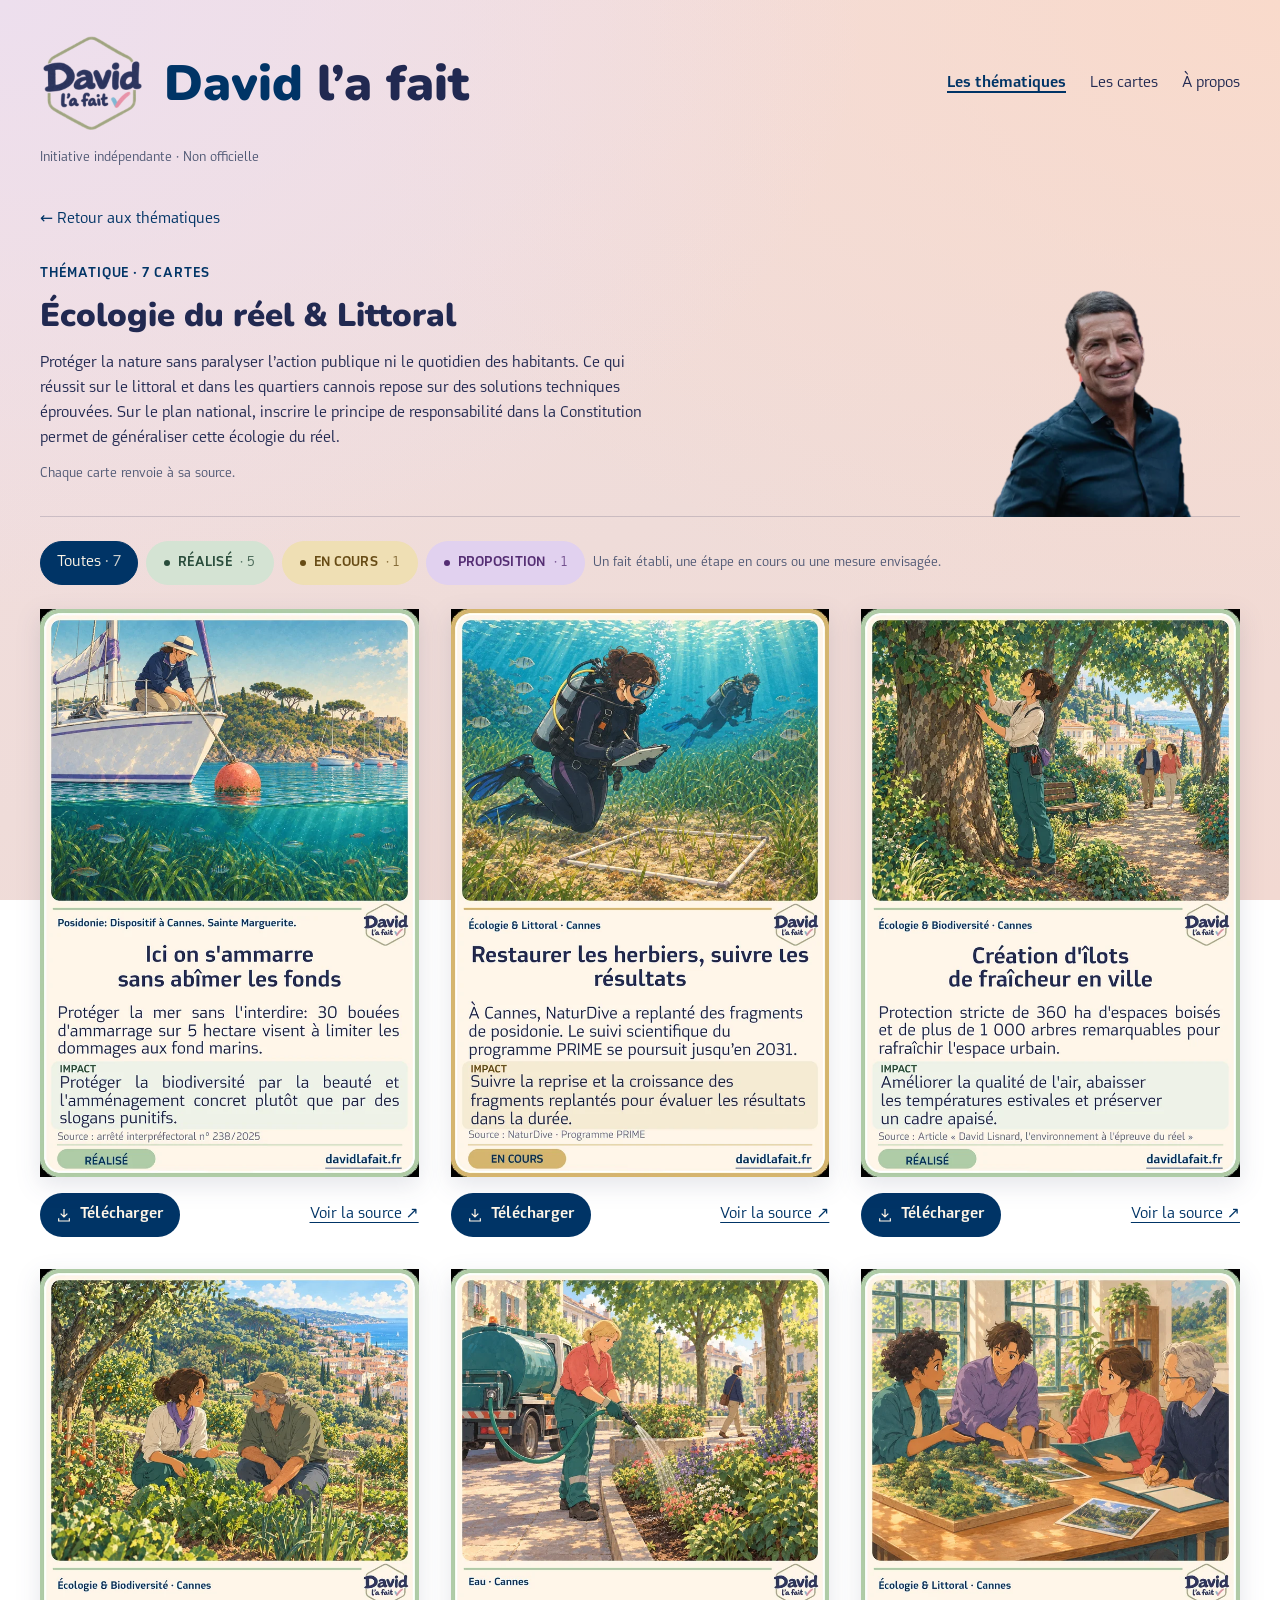
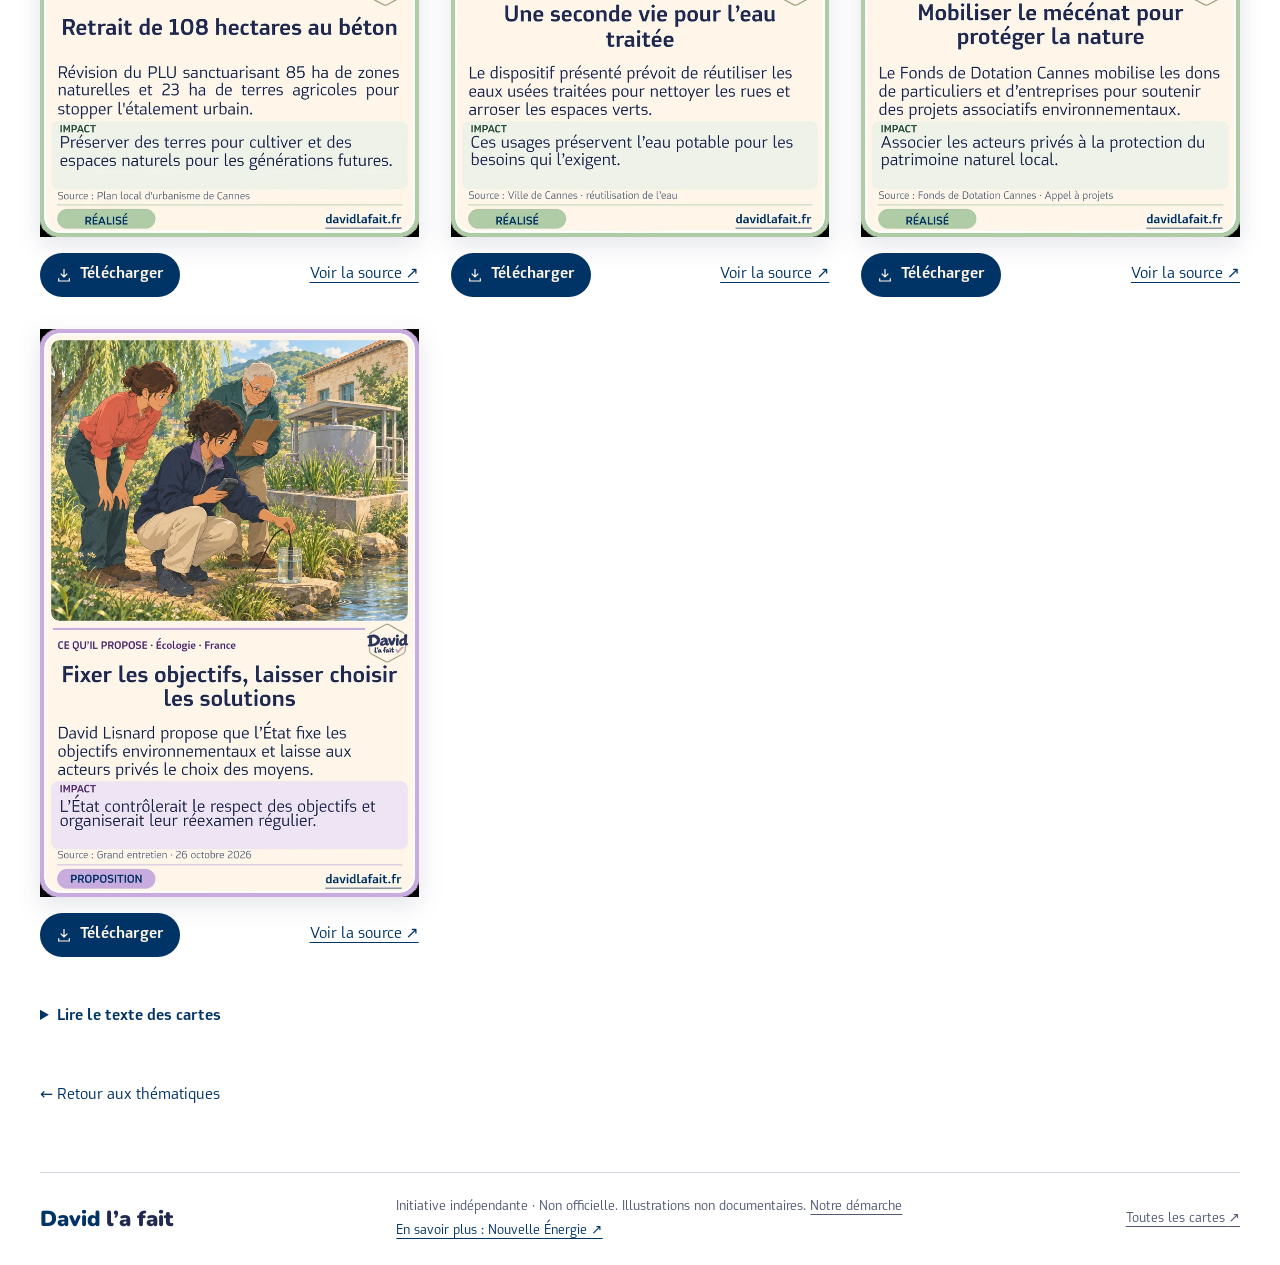
==== commit 91e87396: "Nouveau logo David l'a fait sur les 58 cartes visibles, l'en-tête et l'icône d'onglet Remplacement d" ====
--- a/thematiques/ecologie.html
+++ b/thematiques/ecologie.html
@@ -14,7 +14,7 @@
   <meta property="og:image" content="https://www.davidlafait.fr/assets/img/og/ecologie.jpg">
   <meta property="og:image:width" content="1200"><meta property="og:image:height" content="630">
   <meta name="twitter:card" content="summary_large_image">
-  <link rel="icon" href="../assets/img/logo-dlf.png">
+  <link rel="icon" href="../assets/img/favicon.ico" sizes="any"><link rel="icon" type="image/png" sizes="32x32" href="../assets/img/favicon-32.png"><link rel="apple-touch-icon" href="../assets/img/apple-touch-icon.png">
   <link rel="stylesheet" href="../assets/css/base.css">
   <link rel="stylesheet" href="../assets/css/style.css?v=20261120-filtres">
   <script>window.va = window.va || function () { (window.vaq = window.vaq || []).push(arguments); };</script>
@@ -27,7 +27,7 @@
   <div class="site-shell">
     <header class="header">
       <div class="header-top">
-        <a class="wordmark" href="../index.html#/" aria-label="David l’a fait, accueil"><img src="../assets/img/logo-dlf.png" width="104" height="104" alt=""><span class="wordmark-text"><span>David</span> l’a fait</span></a>
+        <a class="wordmark" href="../index.html#/" aria-label="David l’a fait, accueil"><img src="../assets/img/logo-david-la-fait.png" width="104" height="104" alt=""><span class="wordmark-text"><span>David</span> l’a fait</span></a>
         <nav aria-label="Navigation principale"><a href="../index.html#/" data-nav="home" aria-current="page">Les thématiques</a><a href="../index.html#/fiches" data-nav="fiches">Les cartes</a><a href="../index.html#/a-propos" data-nav="about">À propos</a></nav>
       </div>
       <p class="independence">Initiative indépendante · Non officielle</p>
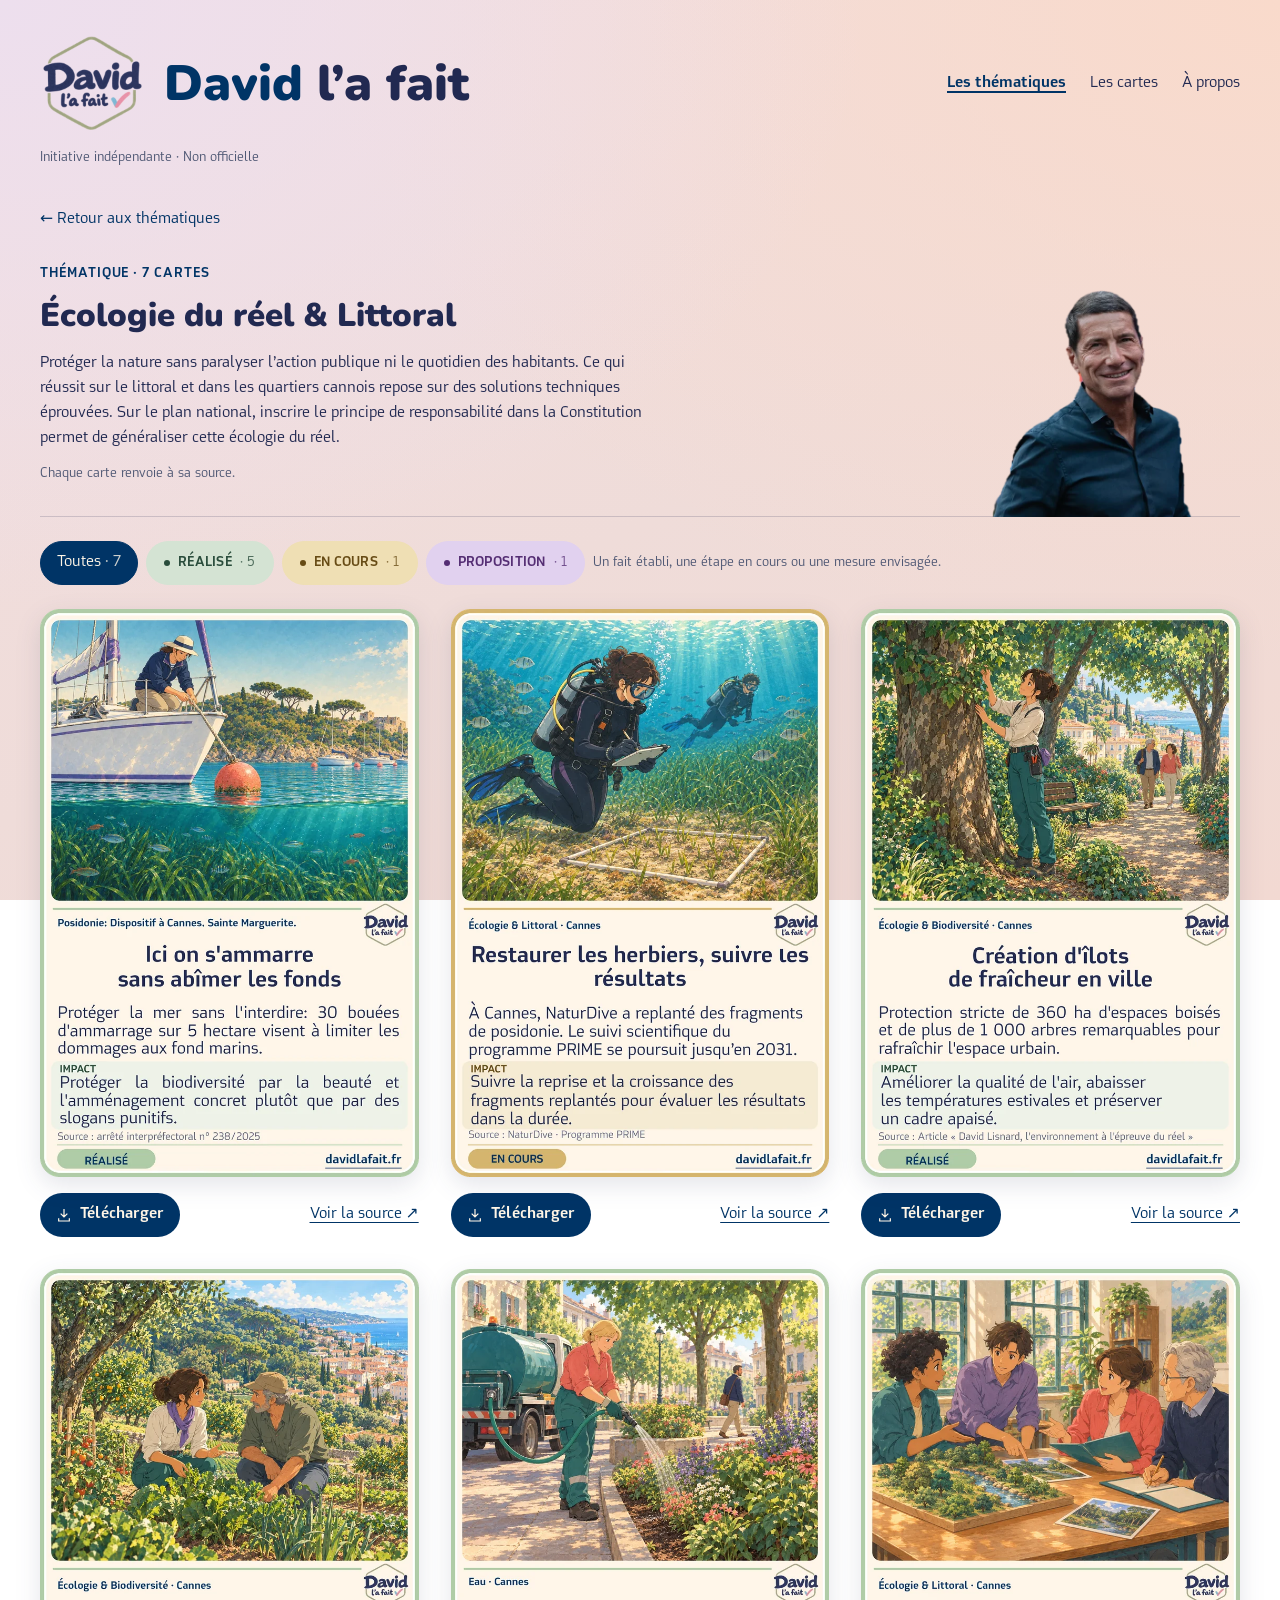
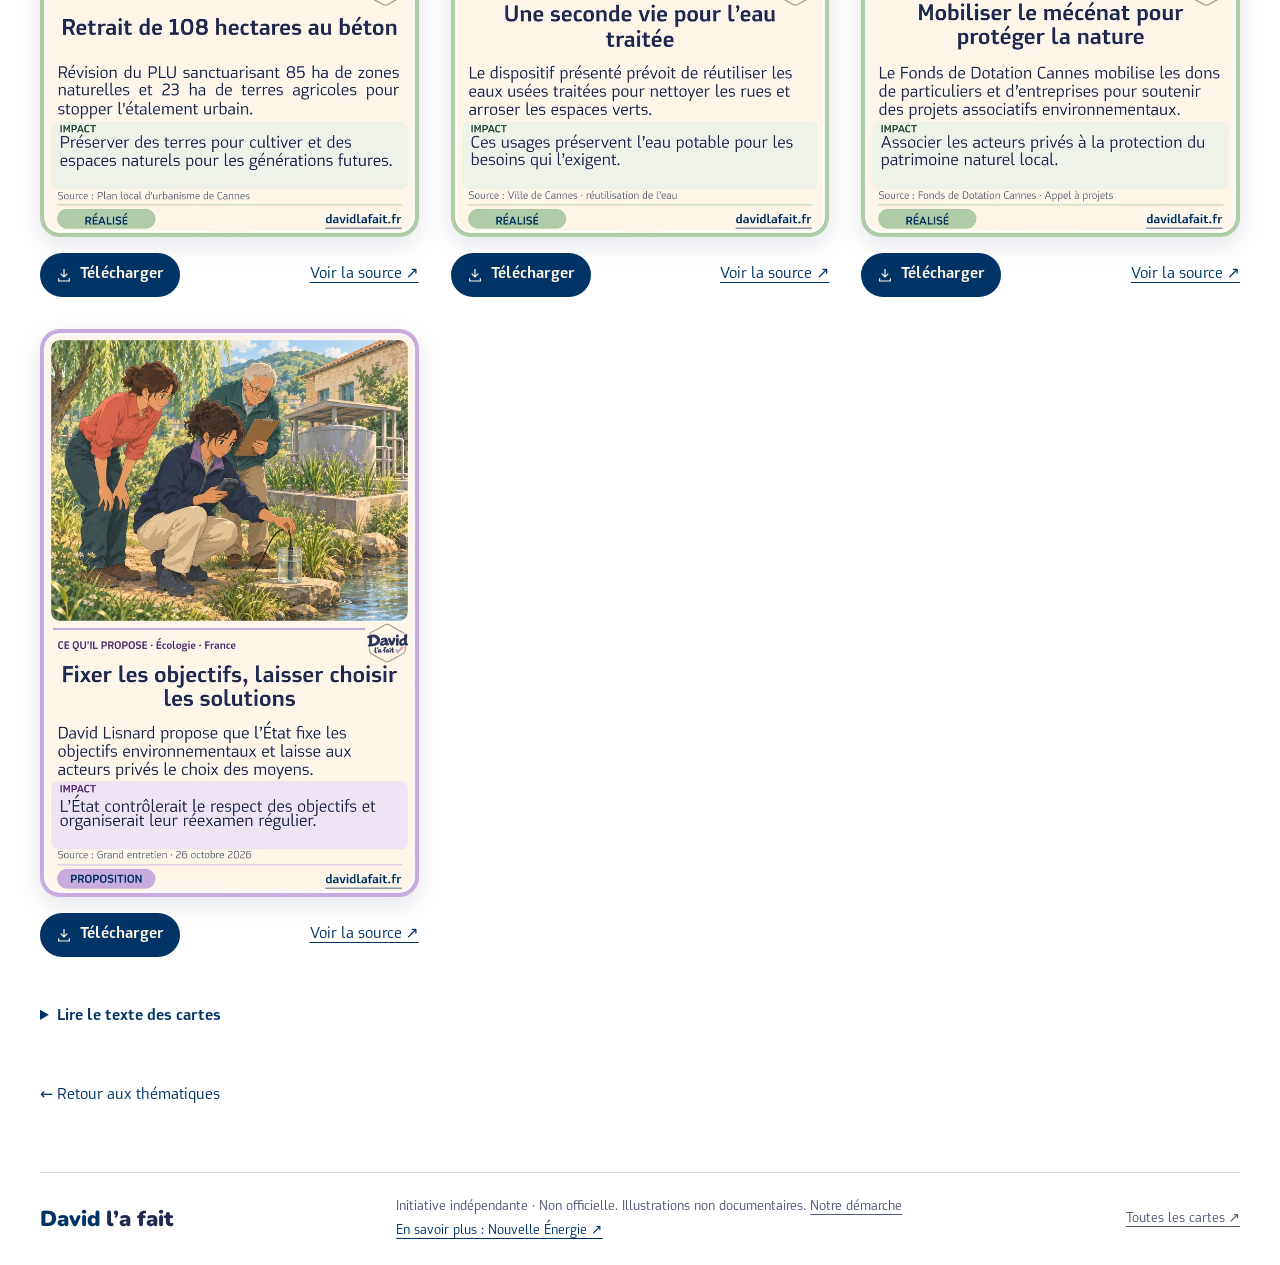
==== commit 58ea6fd7: "Cartes : versions WebP régénérées avec transparence (coins noirs corrigés), révision 20261121-coins " ====
--- a/thematiques/ecologie.html
+++ b/thematiques/ecologie.html
@@ -16,10 +16,10 @@
   <meta name="twitter:card" content="summary_large_image">
   <link rel="icon" href="../assets/img/favicon.ico" sizes="any"><link rel="icon" type="image/png" sizes="32x32" href="../assets/img/favicon-32.png"><link rel="apple-touch-icon" href="../assets/img/apple-touch-icon.png">
   <link rel="stylesheet" href="../assets/css/base.css">
-  <link rel="stylesheet" href="../assets/css/style.css?v=20261120-filtres">
+  <link rel="stylesheet" href="../assets/css/style.css?v=20261121-coins">
   <script>window.va = window.va || function () { (window.vaq = window.vaq || []).push(arguments); };</script>
   <script defer src="/_vercel/insights/script.js"></script>
-  <script defer src="../assets/js/cartes.js?v=20261120-filtres"></script>
+  <script defer src="../assets/js/cartes.js?v=20261121-coins"></script>
   <script type="application/ld+json">{"@context": "https://schema.org", "@type": "CollectionPage", "name": "Écologie du réel & Littoral", "description": "Protéger la nature sans paralyser l’action publique ni le quotidien des habitants. Ce qui réussit sur le littoral et dans les quartiers cannois repose sur des solutions techniques éprouvées. Sur le plan national, inscrire le principe de responsabilité dans la Constitution permet de généraliser cette écologie du réel.", "url": "https://www.davidlafait.fr/thematiques/ecologie.html", "isPartOf": {"@type": "WebSite", "name": "David l’a fait", "url": "https://www.davidlafait.fr/"}}</script>
 </head>
 <body>
@@ -39,7 +39,7 @@
         <img class="david" src="../assets/img/david-lisnard.webp" width="440" height="499" alt="David Lisnard">
       </section>
       <div class="filters status-filters static-filters" role="group" aria-label="Filtrer par statut"><button type="button" class="filter" data-filter="all" aria-pressed="true">Toutes <span class="count">· 7</span></button><button type="button" class="filter st realise" data-filter="realise" aria-pressed="false">RÉALISÉ <span class="count">· 5</span></button><button type="button" class="filter st en-cours" data-filter="en-cours" aria-pressed="false">EN COURS <span class="count">· 1</span></button><button type="button" class="filter st proposition" data-filter="proposition" aria-pressed="false">PROPOSITION <span class="count">· 1</span></button><span class="legend-caption">Un fait établi, une étape en cours ou une mesure envisagée.</span></div>
-      <div class="cards-grid"><article class="fiche" data-status="realise" aria-label="Ici on s&#x27;ammarre sans abîmer les fonds"><figure class="card-visual"><img src="../assets/cards/david-la-fait-fiche-posidonie.webp?v=20261120-filtres" alt="Ici on s&#x27;ammarre sans abîmer les fonds. Statut : RÉALISÉ." width="1080" height="1620" loading="eager"></figure><div class="card-actions"><a class="download" href="../assets/cards/david-la-fait-fiche-posidonie.png?v=20261120-filtres" target="_blank" rel="noopener" download="david-la-fait-fiche-posidonie.png"><svg viewBox="0 0 24 24" fill="none" stroke="currentColor" stroke-width="1.8" aria-hidden="true"><path d="M12 3v12m-5-5 5 5 5-5M4 17v4h16v-4"/></svg>Télécharger</a><a class="source-link" href="https://www.cannes.com/_resource/Documents/Cadre%20de%20vie/S%C3%A9curit%C3%A9%20et%20pr%C3%A9vention/Les%20arr%C3%AAt%C3%A9s%20permanents/Mer%20et%20littoral/238-2025%20-%20Zone%20de%20mouillage%20et%20d&#x27;%C3%A9quipements%20l%C3%A9gers%20-%20ZMEL.pdf" target="_blank" rel="noopener noreferrer">Voir la source ↗</a></div></article><article class="fiche" data-status="en-cours" aria-label="Restaurer les herbiers, suivre les résultats"><figure class="card-visual"><img src="../assets/cards/david-la-fait-fiche-prime-posidonie.webp?v=20261120-filtres" alt="Restaurer les herbiers, suivre les résultats. Statut : EN COURS." width="1080" height="1620" loading="eager"></figure><div class="card-actions"><a class="download" href="../assets/cards/david-la-fait-fiche-prime-posidonie.png?v=20261120-filtres" target="_blank" rel="noopener" download="david-la-fait-fiche-prime-posidonie.png"><svg viewBox="0 0 24 24" fill="none" stroke="currentColor" stroke-width="1.8" aria-hidden="true"><path d="M12 3v12m-5-5 5 5 5-5M4 17v4h16v-4"/></svg>Télécharger</a><a class="source-link" href="https://naturdive.com/actions/prime-posidonie/" target="_blank" rel="noopener noreferrer">Voir la source ↗</a></div></article><article class="fiche" data-status="realise" aria-label="Création d&#x27;îlots de fraîcheur en ville"><figure class="card-visual"><img src="../assets/cards/david-la-fait-fiche-ilots-fraicheur.webp?v=20261120-filtres" alt="Création d&#x27;îlots de fraîcheur en ville. Statut : RÉALISÉ." width="1080" height="1620" loading="lazy"></figure><div class="card-actions"><a class="download" href="../assets/cards/david-la-fait-fiche-ilots-fraicheur.png?v=20261120-filtres" target="_blank" rel="noopener" download="david-la-fait-fiche-ilots-fraicheur.png"><svg viewBox="0 0 24 24" fill="none" stroke="currentColor" stroke-width="1.8" aria-hidden="true"><path d="M12 3v12m-5-5 5 5 5-5M4 17v4h16v-4"/></svg>Télécharger</a><a class="source-link" href="https://x.com/cappublic2027/article/2095195266429190365" target="_blank" rel="noopener noreferrer">Voir la source ↗</a></div></article><article class="fiche" data-status="realise" aria-label="Retrait de 108 hectares au béton"><figure class="card-visual"><img src="../assets/cards/david-la-fait-fiche-plu-108ha.webp?v=20261120-filtres" alt="Retrait de 108 hectares au béton. Statut : RÉALISÉ." width="1080" height="1620" loading="lazy"></figure><div class="card-actions"><a class="download" href="../assets/cards/david-la-fait-fiche-plu-108ha.png?v=20261120-filtres" target="_blank" rel="noopener" download="david-la-fait-fiche-plu-108ha.png"><svg viewBox="0 0 24 24" fill="none" stroke="currentColor" stroke-width="1.8" aria-hidden="true"><path d="M12 3v12m-5-5 5 5 5-5M4 17v4h16v-4"/></svg>Télécharger</a><a class="source-link" href="https://www.cannes.com/fr/cadre-de-vie/travaux-voirie-urbanisme-logement/urbanisme/plan-local-d-urbanisme-plu.html" target="_blank" rel="noopener noreferrer">Voir la source ↗</a></div></article><article class="fiche" data-status="realise" aria-label="Une seconde vie pour l’eau traitée"><figure class="card-visual"><img src="../assets/cards/david-la-fait-fiche-reutilisation-eau.webp?v=20261120-filtres" alt="Une seconde vie pour l’eau traitée. Statut : RÉALISÉ." width="1080" height="1620" loading="lazy"></figure><div class="card-actions"><a class="download" href="../assets/cards/david-la-fait-fiche-reutilisation-eau.png?v=20261120-filtres" target="_blank" rel="noopener" download="david-la-fait-fiche-reutilisation-eau.png"><svg viewBox="0 0 24 24" fill="none" stroke="currentColor" stroke-width="1.8" aria-hidden="true"><path d="M12 3v12m-5-5 5 5 5-5M4 17v4h16v-4"/></svg>Télécharger</a><a class="source-link" href="https://www.cannes.com/fr/cadre-de-vie/environnement-developpement-durable/preservation-des-milieux-naturels-et-des-ressources/eau.html" target="_blank" rel="noopener noreferrer">Voir la source ↗</a></div></article><article class="fiche" data-status="realise" aria-label="Mobiliser le mécénat pour protéger la nature"><figure class="card-visual"><img src="../assets/cards/david-la-fait-fiche-mecenat-environnement.webp?v=20261120-filtres" alt="Mobiliser le mécénat pour protéger la nature. Statut : RÉALISÉ." width="1080" height="1620" loading="lazy"></figure><div class="card-actions"><a class="download" href="../assets/cards/david-la-fait-fiche-mecenat-environnement.png?v=20261120-filtres" target="_blank" rel="noopener" download="david-la-fait-fiche-mecenat-environnement.png"><svg viewBox="0 0 24 24" fill="none" stroke="currentColor" stroke-width="1.8" aria-hidden="true"><path d="M12 3v12m-5-5 5 5 5-5M4 17v4h16v-4"/></svg>Télécharger</a><a class="source-link" href="https://www.fondationcannes.com/wp-content/uploads/2024/10/2024-fondsDotationCannes-candidature-projet.pdf" target="_blank" rel="noopener noreferrer">Voir la source ↗</a></div></article><article class="fiche" data-status="proposition" aria-label="Fixer les objectifs, laisser choisir les solutions"><figure class="card-visual"><img src="../assets/cards/david-la-fait-fiche-objectifs-environnementaux-liberte-moyens.webp?v=20261120-filtres" alt="Fixer les objectifs, laisser choisir les solutions. Statut : PROPOSITION." width="1080" height="1620" loading="lazy"></figure><div class="card-actions"><a class="download" href="../assets/cards/david-la-fait-fiche-objectifs-environnementaux-liberte-moyens.png?v=20261120-filtres" target="_blank" rel="noopener" download="david-la-fait-fiche-objectifs-environnementaux-liberte-moyens.png"><svg viewBox="0 0 24 24" fill="none" stroke="currentColor" stroke-width="1.8" aria-hidden="true"><path d="M12 3v12m-5-5 5 5 5-5M4 17v4h16v-4"/></svg>Télécharger</a><a class="source-link" href="https://www.youtube.com/watch?v=VgDhTsIno2c&amp;t=1952s" target="_blank" rel="noopener noreferrer">Voir la source ↗</a></div></article></div>
+      <div class="cards-grid"><article class="fiche" data-status="realise" aria-label="Ici on s&#x27;ammarre sans abîmer les fonds"><figure class="card-visual"><img src="../assets/cards/david-la-fait-fiche-posidonie.webp?v=20261121-coins" alt="Ici on s&#x27;ammarre sans abîmer les fonds. Statut : RÉALISÉ." width="1080" height="1620" loading="eager"></figure><div class="card-actions"><a class="download" href="../assets/cards/david-la-fait-fiche-posidonie.png?v=20261121-coins" target="_blank" rel="noopener" download="david-la-fait-fiche-posidonie.png"><svg viewBox="0 0 24 24" fill="none" stroke="currentColor" stroke-width="1.8" aria-hidden="true"><path d="M12 3v12m-5-5 5 5 5-5M4 17v4h16v-4"/></svg>Télécharger</a><a class="source-link" href="https://www.cannes.com/_resource/Documents/Cadre%20de%20vie/S%C3%A9curit%C3%A9%20et%20pr%C3%A9vention/Les%20arr%C3%AAt%C3%A9s%20permanents/Mer%20et%20littoral/238-2025%20-%20Zone%20de%20mouillage%20et%20d&#x27;%C3%A9quipements%20l%C3%A9gers%20-%20ZMEL.pdf" target="_blank" rel="noopener noreferrer">Voir la source ↗</a></div></article><article class="fiche" data-status="en-cours" aria-label="Restaurer les herbiers, suivre les résultats"><figure class="card-visual"><img src="../assets/cards/david-la-fait-fiche-prime-posidonie.webp?v=20261121-coins" alt="Restaurer les herbiers, suivre les résultats. Statut : EN COURS." width="1080" height="1620" loading="eager"></figure><div class="card-actions"><a class="download" href="../assets/cards/david-la-fait-fiche-prime-posidonie.png?v=20261121-coins" target="_blank" rel="noopener" download="david-la-fait-fiche-prime-posidonie.png"><svg viewBox="0 0 24 24" fill="none" stroke="currentColor" stroke-width="1.8" aria-hidden="true"><path d="M12 3v12m-5-5 5 5 5-5M4 17v4h16v-4"/></svg>Télécharger</a><a class="source-link" href="https://naturdive.com/actions/prime-posidonie/" target="_blank" rel="noopener noreferrer">Voir la source ↗</a></div></article><article class="fiche" data-status="realise" aria-label="Création d&#x27;îlots de fraîcheur en ville"><figure class="card-visual"><img src="../assets/cards/david-la-fait-fiche-ilots-fraicheur.webp?v=20261121-coins" alt="Création d&#x27;îlots de fraîcheur en ville. Statut : RÉALISÉ." width="1080" height="1620" loading="lazy"></figure><div class="card-actions"><a class="download" href="../assets/cards/david-la-fait-fiche-ilots-fraicheur.png?v=20261121-coins" target="_blank" rel="noopener" download="david-la-fait-fiche-ilots-fraicheur.png"><svg viewBox="0 0 24 24" fill="none" stroke="currentColor" stroke-width="1.8" aria-hidden="true"><path d="M12 3v12m-5-5 5 5 5-5M4 17v4h16v-4"/></svg>Télécharger</a><a class="source-link" href="https://x.com/cappublic2027/article/2095195266429190365" target="_blank" rel="noopener noreferrer">Voir la source ↗</a></div></article><article class="fiche" data-status="realise" aria-label="Retrait de 108 hectares au béton"><figure class="card-visual"><img src="../assets/cards/david-la-fait-fiche-plu-108ha.webp?v=20261121-coins" alt="Retrait de 108 hectares au béton. Statut : RÉALISÉ." width="1080" height="1620" loading="lazy"></figure><div class="card-actions"><a class="download" href="../assets/cards/david-la-fait-fiche-plu-108ha.png?v=20261121-coins" target="_blank" rel="noopener" download="david-la-fait-fiche-plu-108ha.png"><svg viewBox="0 0 24 24" fill="none" stroke="currentColor" stroke-width="1.8" aria-hidden="true"><path d="M12 3v12m-5-5 5 5 5-5M4 17v4h16v-4"/></svg>Télécharger</a><a class="source-link" href="https://www.cannes.com/fr/cadre-de-vie/travaux-voirie-urbanisme-logement/urbanisme/plan-local-d-urbanisme-plu.html" target="_blank" rel="noopener noreferrer">Voir la source ↗</a></div></article><article class="fiche" data-status="realise" aria-label="Une seconde vie pour l’eau traitée"><figure class="card-visual"><img src="../assets/cards/david-la-fait-fiche-reutilisation-eau.webp?v=20261121-coins" alt="Une seconde vie pour l’eau traitée. Statut : RÉALISÉ." width="1080" height="1620" loading="lazy"></figure><div class="card-actions"><a class="download" href="../assets/cards/david-la-fait-fiche-reutilisation-eau.png?v=20261121-coins" target="_blank" rel="noopener" download="david-la-fait-fiche-reutilisation-eau.png"><svg viewBox="0 0 24 24" fill="none" stroke="currentColor" stroke-width="1.8" aria-hidden="true"><path d="M12 3v12m-5-5 5 5 5-5M4 17v4h16v-4"/></svg>Télécharger</a><a class="source-link" href="https://www.cannes.com/fr/cadre-de-vie/environnement-developpement-durable/preservation-des-milieux-naturels-et-des-ressources/eau.html" target="_blank" rel="noopener noreferrer">Voir la source ↗</a></div></article><article class="fiche" data-status="realise" aria-label="Mobiliser le mécénat pour protéger la nature"><figure class="card-visual"><img src="../assets/cards/david-la-fait-fiche-mecenat-environnement.webp?v=20261121-coins" alt="Mobiliser le mécénat pour protéger la nature. Statut : RÉALISÉ." width="1080" height="1620" loading="lazy"></figure><div class="card-actions"><a class="download" href="../assets/cards/david-la-fait-fiche-mecenat-environnement.png?v=20261121-coins" target="_blank" rel="noopener" download="david-la-fait-fiche-mecenat-environnement.png"><svg viewBox="0 0 24 24" fill="none" stroke="currentColor" stroke-width="1.8" aria-hidden="true"><path d="M12 3v12m-5-5 5 5 5-5M4 17v4h16v-4"/></svg>Télécharger</a><a class="source-link" href="https://www.fondationcannes.com/wp-content/uploads/2024/10/2024-fondsDotationCannes-candidature-projet.pdf" target="_blank" rel="noopener noreferrer">Voir la source ↗</a></div></article><article class="fiche" data-status="proposition" aria-label="Fixer les objectifs, laisser choisir les solutions"><figure class="card-visual"><img src="../assets/cards/david-la-fait-fiche-objectifs-environnementaux-liberte-moyens.webp?v=20261121-coins" alt="Fixer les objectifs, laisser choisir les solutions. Statut : PROPOSITION." width="1080" height="1620" loading="lazy"></figure><div class="card-actions"><a class="download" href="../assets/cards/david-la-fait-fiche-objectifs-environnementaux-liberte-moyens.png?v=20261121-coins" target="_blank" rel="noopener" download="david-la-fait-fiche-objectifs-environnementaux-liberte-moyens.png"><svg viewBox="0 0 24 24" fill="none" stroke="currentColor" stroke-width="1.8" aria-hidden="true"><path d="M12 3v12m-5-5 5 5 5-5M4 17v4h16v-4"/></svg>Télécharger</a><a class="source-link" href="https://www.youtube.com/watch?v=VgDhTsIno2c&amp;t=1952s" target="_blank" rel="noopener noreferrer">Voir la source ↗</a></div></article></div>
       <details class="cards-texts"><summary>Lire le texte des cartes</summary><section class="card-text"><p class="card-tag"><span class="badge realise">RÉALISÉ</span> Cannes · Anse Sainte-Anne · Île Sainte-Marguerite · Arrêté 238/2025</p><h3>Ici on s&#x27;ammarre sans abîmer les fonds</h3><p>Protéger la mer sans l&#x27;interdire: 30 bouées d&#x27;ammarrage sur 5 hectare visent à limiter les dommages aux fond marins.</p><p><strong>Impact :</strong> Protéger la biodiversité par la beauté et l&#x27;amménagement concret plutôt que par des slogans punitifs.</p><p class="card-source">Source : <a href="https://www.cannes.com/_resource/Documents/Cadre%20de%20vie/S%C3%A9curit%C3%A9%20et%20pr%C3%A9vention/Les%20arr%C3%AAt%C3%A9s%20permanents/Mer%20et%20littoral/238-2025%20-%20Zone%20de%20mouillage%20et%20d&#x27;%C3%A9quipements%20l%C3%A9gers%20-%20ZMEL.pdf" target="_blank" rel="noopener noreferrer">Arrêté préfectoral 238/2025 (PDF) ↗</a></p></section><section class="card-text"><p class="card-tag"><span class="badge en-cours">EN COURS</span> Écologie &amp; Littoral · Cannes</p><h3>Restaurer les herbiers, suivre les résultats</h3><p>À Cannes, NaturDive a replanté des fragments de posidonie. Le suivi scientifique du programme PRIME se poursuit jusqu’en 2031.</p><p><strong>Impact :</strong> Suivre la reprise et la croissance des fragments replantés pour évaluer les résultats dans la durée.</p><p class="card-source">Source : <a href="https://naturdive.com/actions/prime-posidonie/" target="_blank" rel="noopener noreferrer">NaturDive · Programme PRIME ↗</a></p></section><section class="card-text"><p class="card-tag"><span class="badge realise">RÉALISÉ</span> Écologie &amp; Biodiversité · Cannes</p><h3>Création d&#x27;îlots de fraîcheur en ville</h3><p>Protection stricte de 360 ha d&#x27;espaces boisés et de plus de 1 000 arbres remarquables pour rafraîchir l&#x27;espace urbain.</p><p><strong>Impact :</strong> Améliorer la qualité de l&#x27;air, abaisser les températures estivales et préserver un cadre apaisé.</p><p class="card-source">Source : <a href="https://x.com/cappublic2027/article/2095195266429190365" target="_blank" rel="noopener noreferrer">Pour approfondir : « L’environnement à l’épreuve du réel » ↗</a></p></section><section class="card-text"><p class="card-tag"><span class="badge realise">RÉALISÉ</span> Écologie &amp; Biodiversité · Cannes</p><h3>Retrait de 108 hectares au béton</h3><p>Révision du PLU sanctuarisant 85 ha de zones naturelles et 23 ha de terres agricoles pour stopper l&#x27;étalement urbain.</p><p><strong>Impact :</strong> Préserver des terres pour cultiver et des espaces naturels pour les générations futures.</p><p class="card-source">Source : <a href="https://www.cannes.com/fr/cadre-de-vie/travaux-voirie-urbanisme-logement/urbanisme/plan-local-d-urbanisme-plu.html" target="_blank" rel="noopener noreferrer">Ville de Cannes : Plan local d’urbanisme ↗</a></p></section><section class="card-text"><p class="card-tag"><span class="badge realise">RÉALISÉ</span> Eau · Cannes</p><h3>Une seconde vie pour l’eau traitée</h3><p>Le dispositif présenté prévoit de réutiliser les eaux usées traitées pour nettoyer les rues et arroser les espaces verts.</p><p><strong>Impact :</strong> Ces usages préservent l’eau potable pour les besoins qui l’exigent.</p><p class="card-source">Source : <a href="https://www.cannes.com/fr/cadre-de-vie/environnement-developpement-durable/preservation-des-milieux-naturels-et-des-ressources/eau.html" target="_blank" rel="noopener noreferrer">Ville de Cannes · réutilisation de l’eau ↗</a></p></section><section class="card-text"><p class="card-tag"><span class="badge realise">RÉALISÉ</span> Écologie &amp; Littoral · Cannes</p><h3>Mobiliser le mécénat pour protéger la nature</h3><p>Le Fonds de Dotation Cannes mobilise les dons de particuliers et d’entreprises pour soutenir des projets associatifs environnementaux.</p><p><strong>Impact :</strong> Associer les acteurs privés à la protection du patrimoine naturel local.</p><p class="card-source">Source : <a href="https://www.fondationcannes.com/wp-content/uploads/2024/10/2024-fondsDotationCannes-candidature-projet.pdf" target="_blank" rel="noopener noreferrer">Fonds de Dotation Cannes · Appel à projets ↗</a></p></section><section class="card-text"><p class="card-tag"><span class="badge proposition">PROPOSITION</span> CE QU’IL PROPOSE · Écologie · France</p><h3>Fixer les objectifs, laisser choisir les solutions</h3><p>David Lisnard propose que l’État fixe les objectifs environnementaux et laisse aux acteurs privés le choix des moyens.</p><p><strong>Impact :</strong> L’État contrôlerait le respect des objectifs et organiserait leur réexamen régulier.</p><p class="card-source">Source : <a href="https://www.youtube.com/watch?v=VgDhTsIno2c&amp;t=1952s" target="_blank" rel="noopener noreferrer">Grand entretien · 26 octobre 2026 ↗</a></p></section></details>
       <a class="back back-bottom" href="../index.html#/">← Retour aux thématiques</a>
     </main>
